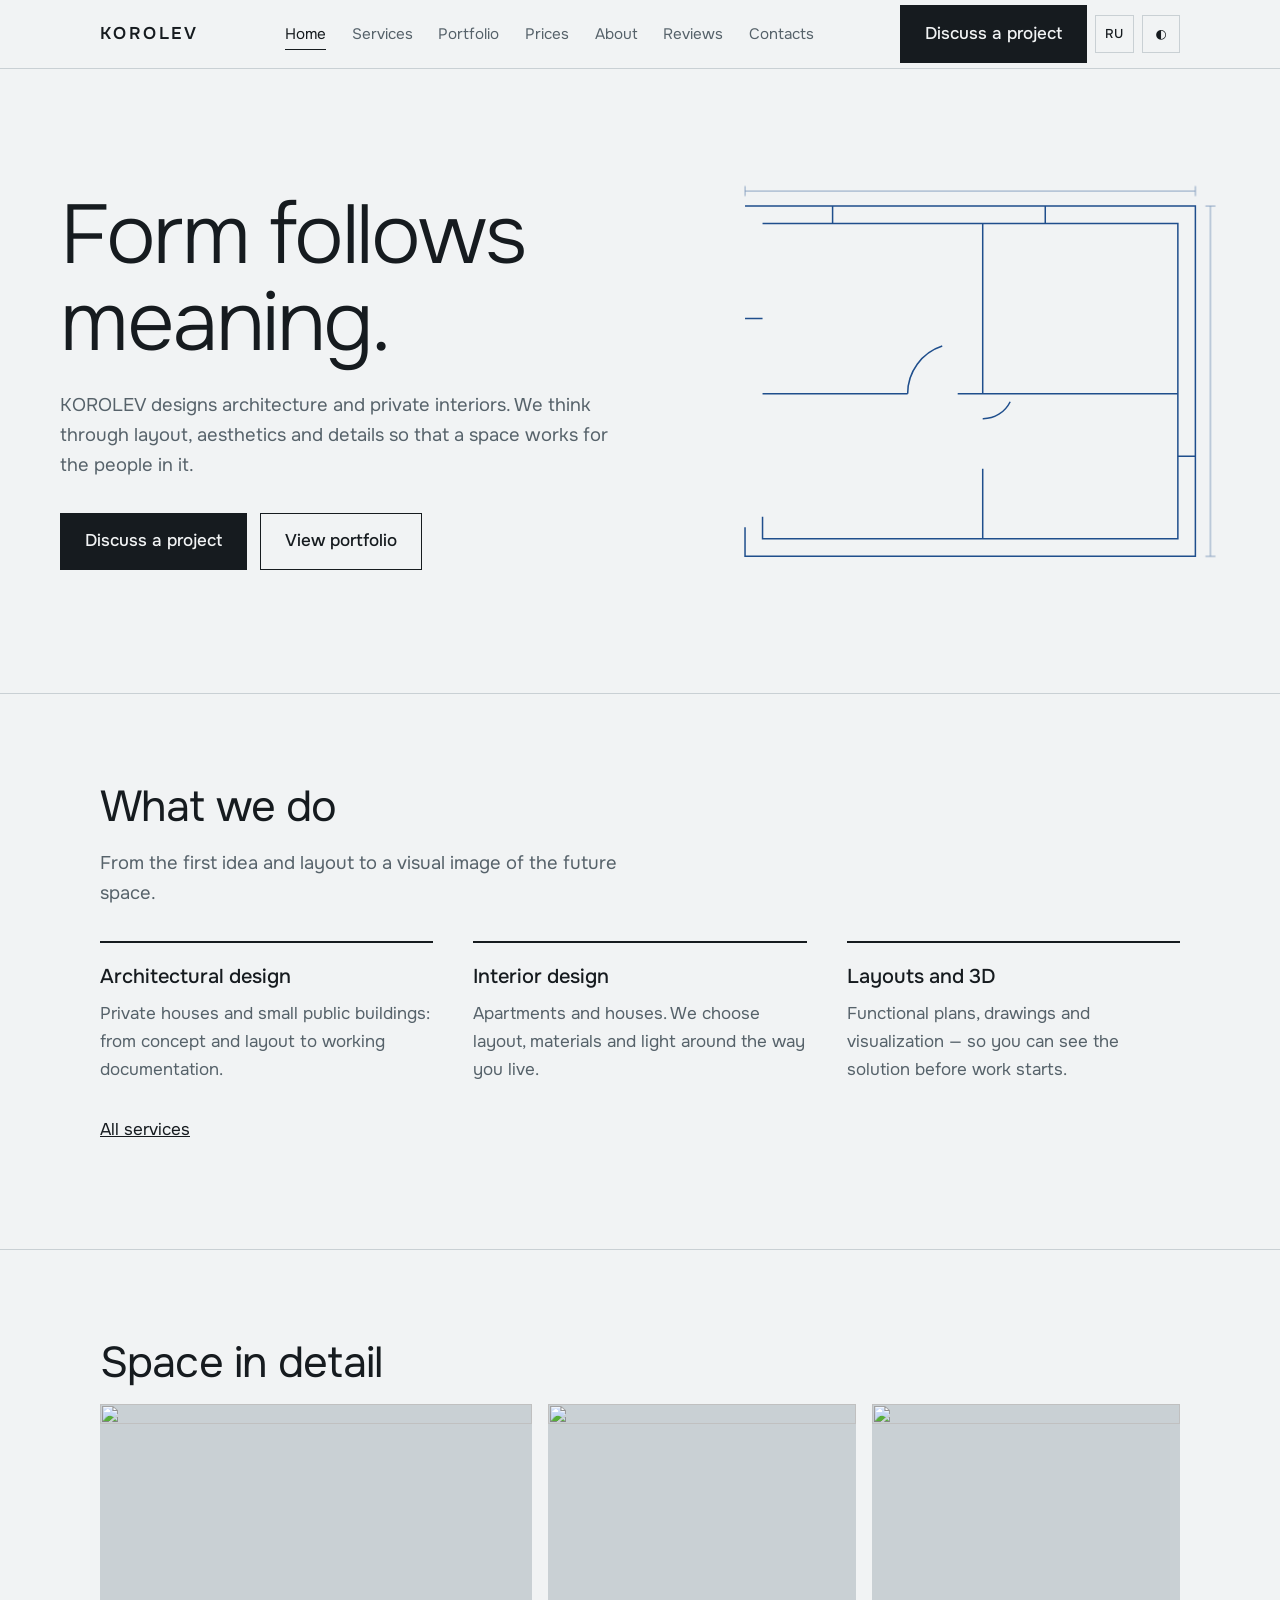
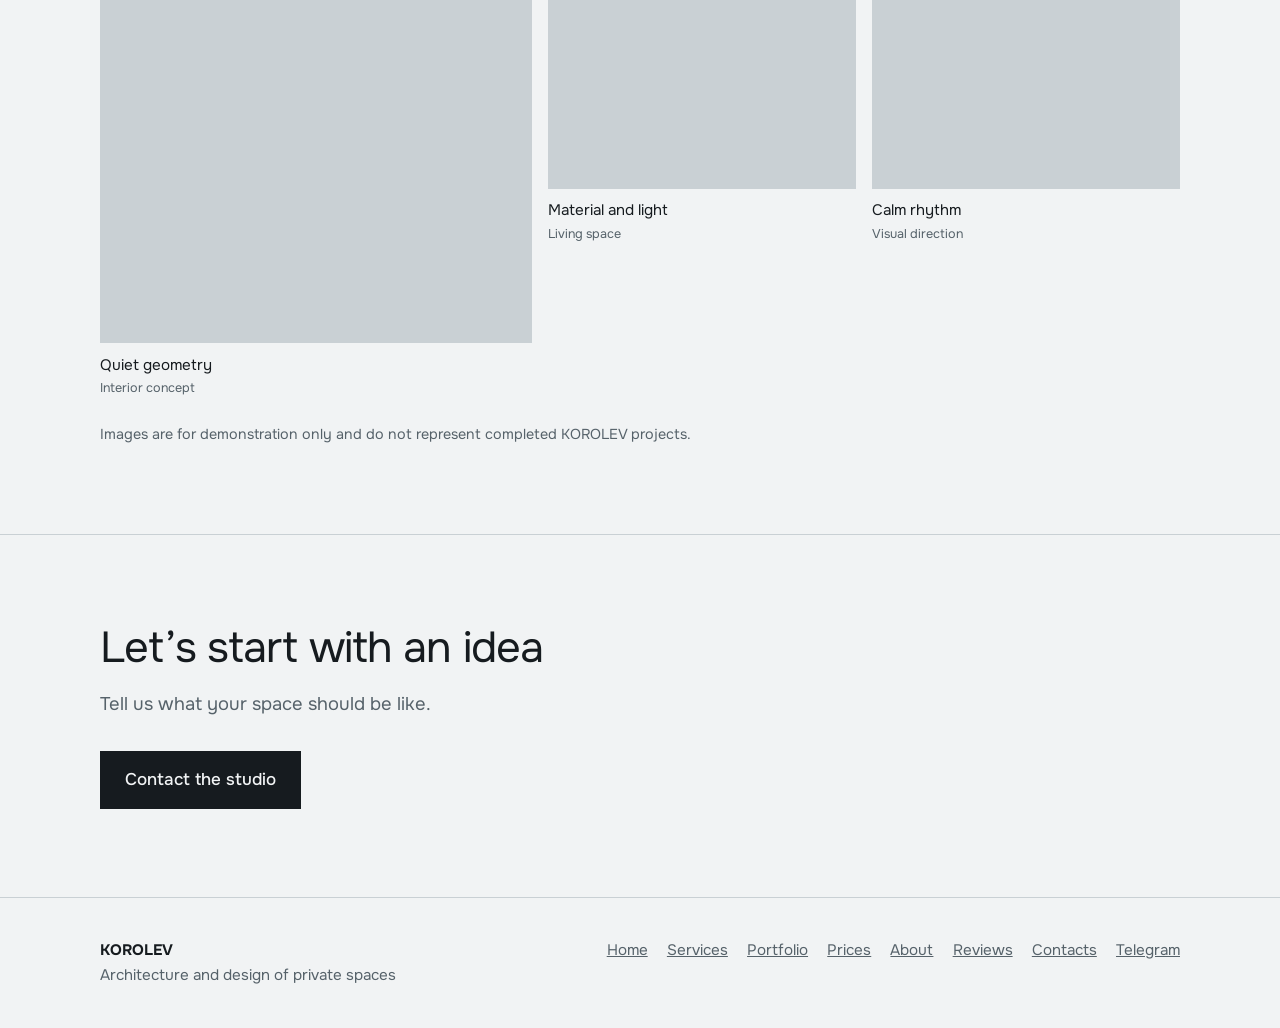
==== index.html @ 713895e7 "Add files via upload" ====
<!doctype html>
<html lang="ru"><head><meta charset="utf-8"><meta name="viewport" content="width=device-width,initial-scale=1">
<title>Архитектура и дизайн интерьеров — KOROLEV</title><meta name="description" content="Архитектура и дизайн частных пространств: проектирование домов, дизайн интерьеров, планировки и 3D-визуализация.">
<meta name="theme-color" content="#161b1f">
<link rel="preconnect" href="https://fonts.googleapis.com"><link rel="preconnect" href="https://fonts.gstatic.com" crossorigin>
<script>try{var t=localStorage.getItem('k-theme');if(t)document.documentElement.dataset.theme=t}catch(e){}document.documentElement.classList.add('js')</script>
<link rel="stylesheet" href="style.css"></head><body data-p="index">
<header><div class="wrap bar"><a class="logo" href="index.html">KOROLEV</a>
<nav id="nav" aria-label="Menu"><ul><li><a href="index.html" aria-current="page" data-i="n_index">Главная</a></li><li><a href="services.html" data-i="n_services">Услуги</a></li><li><a href="portfolio.html" data-i="n_portfolio">Портфолио</a></li><li><a href="prices.html" data-i="n_prices">Цены</a></li><li><a href="about.html" data-i="n_about">О студии</a></li><li><a href="reviews.html" data-i="n_reviews">Отзывы</a></li><li><a href="contacts.html" data-i="n_contacts">Контакты</a></li></ul></nav>
<div class="tools"><a class="btn cta-top" href="contacts.html" data-i="cta">Обсудить проект</a>
<button class="ic" id="lg" type="button" aria-label="Language">EN</button><button class="ic" id="th" type="button" aria-label="Theme">◐</button>
<button class="menu" type="button" aria-expanded="false" aria-controls="nav" onclick="var n=document.getElementById('nav');this.setAttribute('aria-expanded',n.classList.toggle('open'))" data-i="menu">Меню</button></div></div></header>
<main><div class="wrap hero"><div><h1 data-i="h_index">Форма следует за смыслом.</h1>
<p class="lead" data-i="l_index">KOROLEV — архитектурные решения и дизайн частных пространств. Продумываем планировку, эстетику и детали, чтобы пространство работало на человека.</p>
<div class="row"><a class="btn" href="contacts.html" data-i="cta">Обсудить проект</a><a class="btn ghost" href="portfolio.html" data-i="cta2">Смотреть портфолио</a></div></div><svg class="plan" viewBox="0 0 400 320" role="img" aria-label="Plan drawing">
<path class="d" pathLength="1" d="M20 20H380V300H20Z"/><path class="d" pathLength="1" d="M34 34H366V286H34Z"/>
<path class="d" pathLength="1" d="M210 34V170M34 170H150M190 170H366M210 230V286"/>
<path class="d" pathLength="1" d="M150 170A40 40 0 0 1 190 130"/><path class="d" pathLength="1" d="M210 190A24 24 0 0 0 234 170"/>
<path class="d" pathLength="1" d="M90 20V34M260 20V34M20 110H34M366 220H380"/>
<path class="t" d="M20 8H380M20 4V12M380 4V12M392 20V300M388 20H396M388 300H396"/></svg></div><section><div class="wrap"><h2 data-i="h2a">Чем занимаемся</h2><p class="lead" data-i="l2a">От идеи и планировки до визуального образа будущего пространства.</p><div class="list"><div><h3 data-i="s1t">Архитектурное проектирование</h3><p data-i="s1p">Частные дома и небольшие общественные здания: от концепции и планировки до рабочей документации.</p></div><div><h3 data-i="s2t">Дизайн интерьера</h3><p data-i="s2p">Квартиры и дома. Подбираем планировку, материалы и свет под то, как вы живёте.</p></div><div><h3 data-i="s3t">Планировки и 3D</h3><p data-i="s3p">Функциональные планы, чертежи и визуализация — чтобы увидеть решение до начала работ.</p></div></div><p style="margin-top:2rem"><a href="services.html" data-i="all">Все услуги</a></p></div></section><section><div class="wrap"><h2 data-i="h2b">Пространство в деталях</h2><div class="gal"><figure><img loading="lazy" src="https://images.unsplash.com/photo-1600210492486-724fe5c67fb0?auto=format&fit=crop&w=900&q=80" alt=""><figcaption><span data-i="g1t">Тихая геометрия</span><small><span data-i="g1c">Концепция интерьера</span></small></figcaption></figure><figure><img loading="lazy" src="https://images.unsplash.com/photo-1600566753086-00f18fb6b3ea?auto=format&fit=crop&w=900&q=80" alt=""><figcaption><span data-i="g2t">Материал и свет</span><small><span data-i="g2c">Жилое пространство</span></small></figcaption></figure><figure><img loading="lazy" src="https://images.unsplash.com/photo-1600607687920-4e2a09cf159d?auto=format&fit=crop&w=900&q=80" alt=""><figcaption><span data-i="g3t">Спокойный ритм</span><small><span data-i="g3c">Визуальное направление</span></small></figcaption></figure></div><p class="note" data-i="demo">Изображения демонстрационные, не являются подтверждением выполненных проектов KOROLEV.</p></div></section><section><div class="wrap"><h2 data-i="h2c">Начнём с идеи</h2><p class="lead" data-i="l2c">Расскажите, каким должно быть ваше пространство.</p><a class="btn" href="contacts.html" data-i="cta3">Связаться со студией</a></div></section></main>
<footer><div class="wrap"><div><strong style="color:var(--ink)">KOROLEV</strong><br><span data-i="tag">Архитектура и дизайн частных пространств</span></div><ul><li><a href="index.html" data-i="n_index">Главная</a></li><li><a href="services.html" data-i="n_services">Услуги</a></li><li><a href="portfolio.html" data-i="n_portfolio">Портфолио</a></li><li><a href="prices.html" data-i="n_prices">Цены</a></li><li><a href="about.html" data-i="n_about">О студии</a></li><li><a href="reviews.html" data-i="n_reviews">Отзывы</a></li><li><a href="contacts.html" data-i="n_contacts">Контакты</a></li><li><a href="https://t.me/vosopo">Telegram</a></li></ul></div></footer>
<script src="script.js"></script></body></html>
---- style.css ----
@import url('https://fonts.googleapis.com/css2?family=Onest:wght@300;400;500;600&display=swap');
:root{--paper:#f1f3f4;--ink:#161b1f;--mute:#56626a;--line:#c9d0d4;--blue:#1f4e8c;--card:#fff;
--f:'Onest',system-ui,-apple-system,'Segoe UI',Roboto,Arial,sans-serif}
@media(prefers-color-scheme:dark){:root:not([data-theme=light]){--paper:#12171a;--ink:#e9eef0;--mute:#98a5ac;--line:#2c353b;--blue:#8db4ee;--card:#192024}}:root[data-theme=dark]{--paper:#12171a;--ink:#e9eef0;--mute:#98a5ac;--line:#2c353b;--blue:#8db4ee;--card:#192024}
*{box-sizing:border-box}html{scroll-behavior:smooth}
body{margin:0;background:var(--paper);color:var(--ink);font:400 1.0625rem/1.65 var(--f);-webkit-font-smoothing:antialiased}
img{max-width:100%;display:block}a{color:inherit}
:focus-visible{outline:2px solid var(--blue);outline-offset:3px}
.wrap{max-width:1160px;margin:0 auto;padding:0 clamp(1.1rem,4vw,2.5rem)}
header{position:sticky;top:0;z-index:10;background:color-mix(in srgb,var(--paper) 90%,transparent);backdrop-filter:blur(8px);border-bottom:1px solid var(--line)}
.bar{display:flex;align-items:center;justify-content:space-between;gap:1rem;min-height:68px}
.logo{font-weight:600;letter-spacing:.14em;text-decoration:none}
nav ul{display:flex;gap:1.6rem;list-style:none;margin:0;padding:0}
nav a{text-decoration:none;color:var(--mute);font-size:.95rem;padding:.3rem 0;border-bottom:1px solid transparent}
nav a:hover,nav a[aria-current]{color:var(--ink);border-color:var(--ink)}
.btn{display:inline-block;text-decoration:none;font-weight:500;padding:.85rem 1.5rem;border:1px solid var(--ink);background:var(--ink);color:var(--paper);cursor:pointer;font:inherit;font-weight:500;transition:background .2s,color .2s}
.btn:hover{background:transparent;color:var(--ink)}
.btn.ghost{background:transparent;color:var(--ink)}.btn.ghost:hover{background:var(--ink);color:var(--paper)}
.menu{display:none;background:none;border:1px solid var(--line);color:var(--ink);padding:.45rem .8rem;font:inherit;cursor:pointer}
.hero{display:grid;grid-template-columns:1.1fr .9fr;gap:3rem;align-items:center;padding:clamp(3rem,9vw,7rem) 0}
h1{font-weight:300;font-size:clamp(2.6rem,6.5vw,5.2rem);line-height:1.04;letter-spacing:-.03em;margin:0 0 1.5rem}
h2{font-weight:400;font-size:clamp(1.8rem,3.6vw,2.7rem);line-height:1.15;letter-spacing:-.02em;margin:0 0 1rem}
h3{font-weight:500;font-size:1.25rem;margin:0 0 .4rem}
.lead{max-width:46ch;color:var(--mute);font-size:1.15rem;margin:0 0 2rem}
.row{display:flex;flex-wrap:wrap;gap:.8rem}
.plan{width:100%;height:auto;color:var(--blue)}
.plan *{fill:none;stroke:currentColor;stroke-width:1.5;vector-effect:non-scaling-stroke}
.plan .t{stroke-width:.8;opacity:.6}
@media(prefers-reduced-motion:no-preference){.plan .d{stroke-dasharray:1;stroke-dashoffset:1;animation:draw 2.4s .2s ease forwards}.plan .t{opacity:0;animation:fade 1s 2.2s forwards}}
@keyframes draw{to{stroke-dashoffset:0}}@keyframes fade{to{opacity:.6}}
section{padding:clamp(3rem,7vw,5.5rem) 0;border-top:1px solid var(--line)}
.page-head{padding:clamp(3rem,8vw,6rem) 0 2rem}
.list{display:grid;grid-template-columns:repeat(3,1fr);gap:2.5rem}
.list p,.note{color:var(--mute);margin:0}
.list>div{border-top:2px solid var(--ink);padding-top:1.1rem}
.gal{display:grid;grid-template-columns:1.4fr 1fr 1fr;gap:1rem}
.gal figure{margin:0}.gal img{width:100%;aspect-ratio:4/5;object-fit:cover;background:var(--line)}
.gal figcaption{margin-top:.6rem;font-size:.95rem}.gal small{display:block;color:var(--mute)}
.note{font-size:.9rem;margin-top:1.5rem}
.split{display:grid;grid-template-columns:1fr 1.3fr;gap:3rem}
form{display:grid;gap:1.1rem}label{display:grid;gap:.35rem;font-weight:500;font-size:.95rem}
input,select,textarea{font:inherit;padding:.8rem .9rem;border:1px solid var(--line);background:var(--card);color:var(--ink);border-radius:0;width:100%}
textarea{min-height:130px;resize:vertical}
footer{border-top:1px solid var(--line);padding:2.5rem 0;color:var(--mute);font-size:.95rem}
footer .wrap{display:flex;flex-wrap:wrap;justify-content:space-between;gap:1.2rem}
footer ul{display:flex;flex-wrap:wrap;gap:1.2rem;list-style:none;margin:0;padding:0}
@media(max-width:860px){
.hero,.split{grid-template-columns:1fr}.list{grid-template-columns:1fr}.gal{grid-template-columns:1fr}
.menu{display:block}.cta-top{display:none}
nav{position:absolute;left:0;right:0;top:100%;background:var(--paper);border-bottom:1px solid var(--line);display:none}
nav.open{display:block}nav ul{flex-direction:column;gap:0;padding:.5rem clamp(1.1rem,4vw,2.5rem)}nav li a{display:block;padding:.8rem 0}}

.tools{display:flex;align-items:center;gap:.5rem}
.ic{background:none;border:1px solid var(--line);color:var(--ink);width:2.4rem;height:2.4rem;font:500 .8rem var(--f);cursor:pointer}.ic:hover{border-color:var(--ink)}
details{border-top:1px solid var(--line);padding:1rem 0}details:last-child{border-bottom:1px solid var(--line)}summary{cursor:pointer;font-weight:500}details p{margin-top:.6rem}
.steps{list-style:none;padding:0;margin:0;display:grid;gap:1.4rem;counter-reset:s;max-width:760px}
.steps li{counter-increment:s;border-top:1px solid var(--line);padding-top:1rem;display:grid;grid-template-columns:3rem 1fr}
.steps li::before{content:counter(s) ".";color:var(--blue);font-weight:500}
.res{font-size:clamp(1.6rem,3vw,2.2rem);font-weight:300;margin:.5rem 0 0}
@media(prefers-reduced-motion:no-preference){.js section{transition:opacity .8s ease,transform .8s ease}.js section:not(.in){opacity:0;transform:translateY(12px)}}
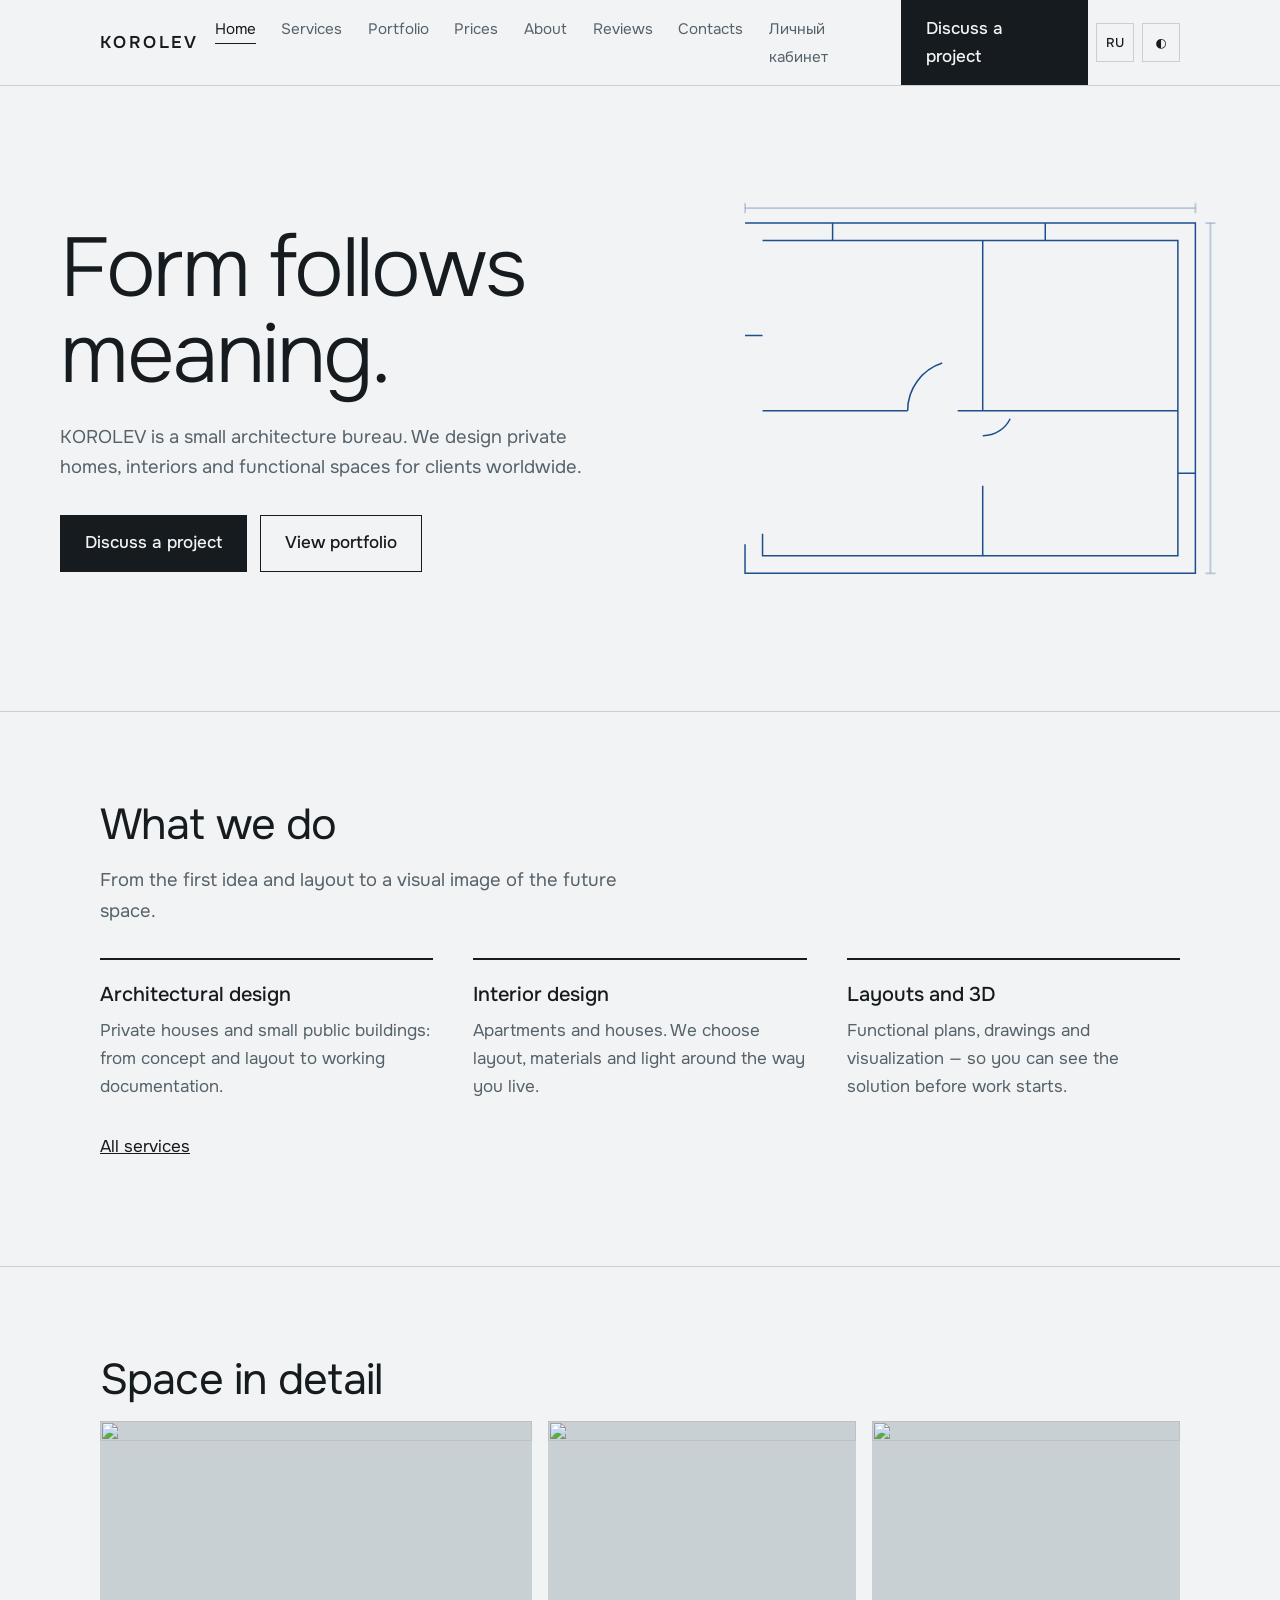
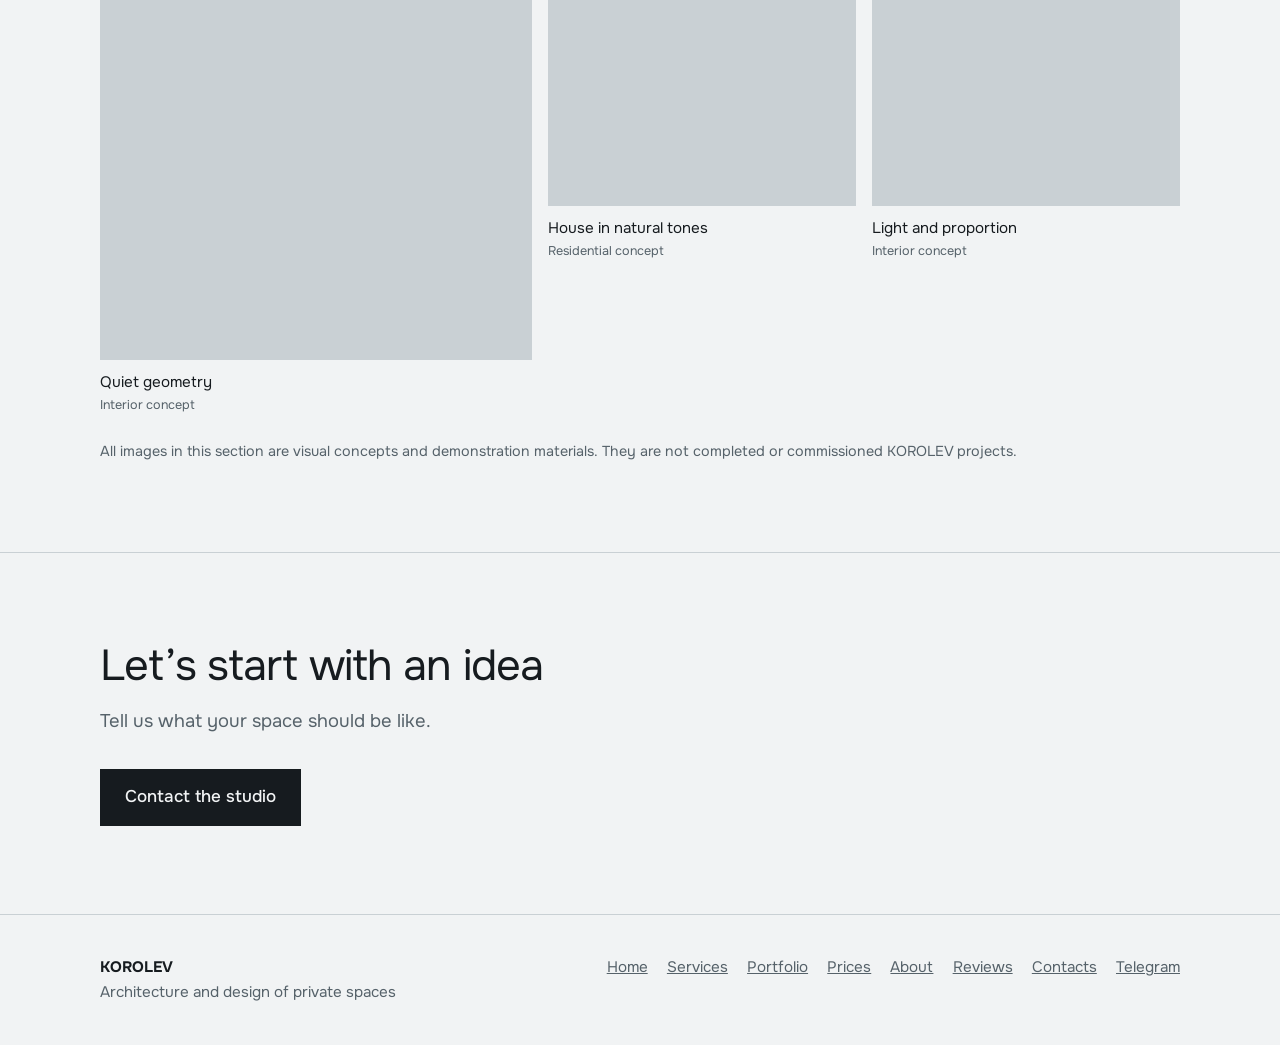
==== commit de203818: "Add client portal navigation link" ====
--- a/index.html
+++ b/index.html
@@ -6,7 +6,7 @@
 <script>try{var t=localStorage.getItem('k-theme');if(t)document.documentElement.dataset.theme=t}catch(e){}document.documentElement.classList.add('js')</script>
 <link rel="stylesheet" href="style.css"></head><body data-p="index">
 <header><div class="wrap bar"><a class="logo" href="index.html">KOROLEV</a>
-<nav id="nav" aria-label="Menu"><ul><li><a href="index.html" aria-current="page" data-i="n_index">Главная</a></li><li><a href="services.html" data-i="n_services">Услуги</a></li><li><a href="portfolio.html" data-i="n_portfolio">Портфолио</a></li><li><a href="prices.html" data-i="n_prices">Цены</a></li><li><a href="about.html" data-i="n_about">О студии</a></li><li><a href="reviews.html" data-i="n_reviews">Отзывы</a></li><li><a href="contacts.html" data-i="n_contacts">Контакты</a></li></ul></nav>
+<nav id="nav" aria-label="Menu"><ul><li><a href="index.html" aria-current="page" data-i="n_index">Главная</a></li><li><a href="services.html" data-i="n_services">Услуги</a></li><li><a href="portfolio.html" data-i="n_portfolio">Портфолио</a></li><li><a href="prices.html" data-i="n_prices">Цены</a></li><li><a href="about.html" data-i="n_about">О студии</a></li><li><a href="reviews.html" data-i="n_reviews">Отзывы</a></li><li><a href="contacts.html" data-i="n_contacts">Контакты</a></li><li><a href="account.html">Личный кабинет</a></li></ul></nav>
 <div class="tools"><a class="btn cta-top" href="contacts.html" data-i="cta">Обсудить проект</a>
 <button class="ic" id="lg" type="button" aria-label="Language">EN</button><button class="ic" id="th" type="button" aria-label="Theme">◐</button>
 <button class="menu" type="button" aria-expanded="false" aria-controls="nav" onclick="var n=document.getElementById('nav');this.setAttribute('aria-expanded',n.classList.toggle('open'))" data-i="menu">Меню</button></div></div></header>
--- a/style.css
+++ b/style.css
@@ -58,3 +58,5 @@
 .steps li::before{content:counter(s) ".";color:var(--blue);font-weight:500}
 .res{font-size:clamp(1.6rem,3vw,2.2rem);font-weight:300;margin:.5rem 0 0}
 @media(prefers-reduced-motion:no-preference){.js section{transition:opacity .8s ease,transform .8s ease}.js section:not(.in){opacity:0;transform:translateY(12px)}}
+
+.brief-form{max-width:680px}.brief-progress{display:flex;align-items:center;gap:1rem;color:var(--mute);font-size:.85rem;margin:.5rem 0 1.5rem}.brief-track{height:3px;background:var(--line);flex:1;overflow:hidden}.brief-track span{display:block;height:100%;width:25%;background:var(--blue);transition:width .25s}.brief-step{display:none;gap:1rem}.brief-step.active{display:grid}.brief-actions{display:flex;gap:.7rem;justify-content:space-between;margin-top:.4rem}.brief-actions [hidden]{display:none!important}.brief-actions button:disabled{opacity:.4;cursor:not-allowed}
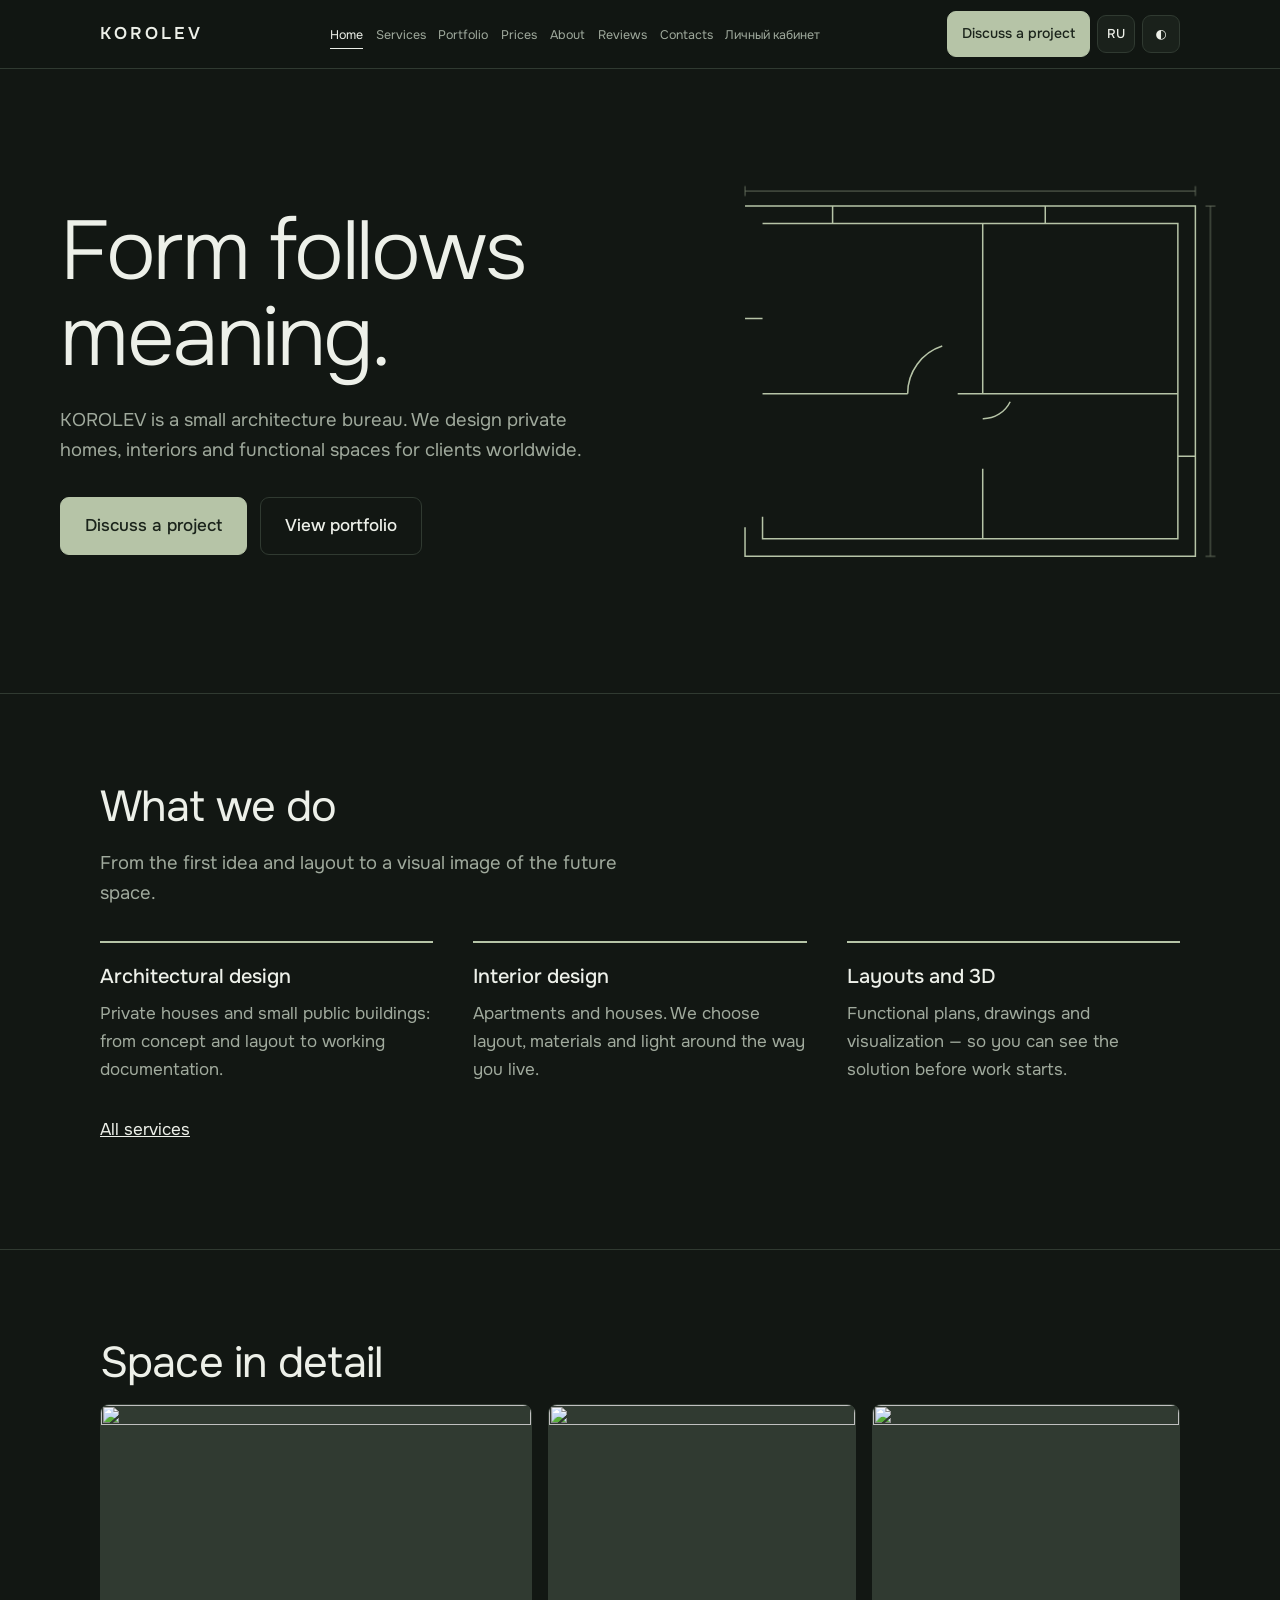
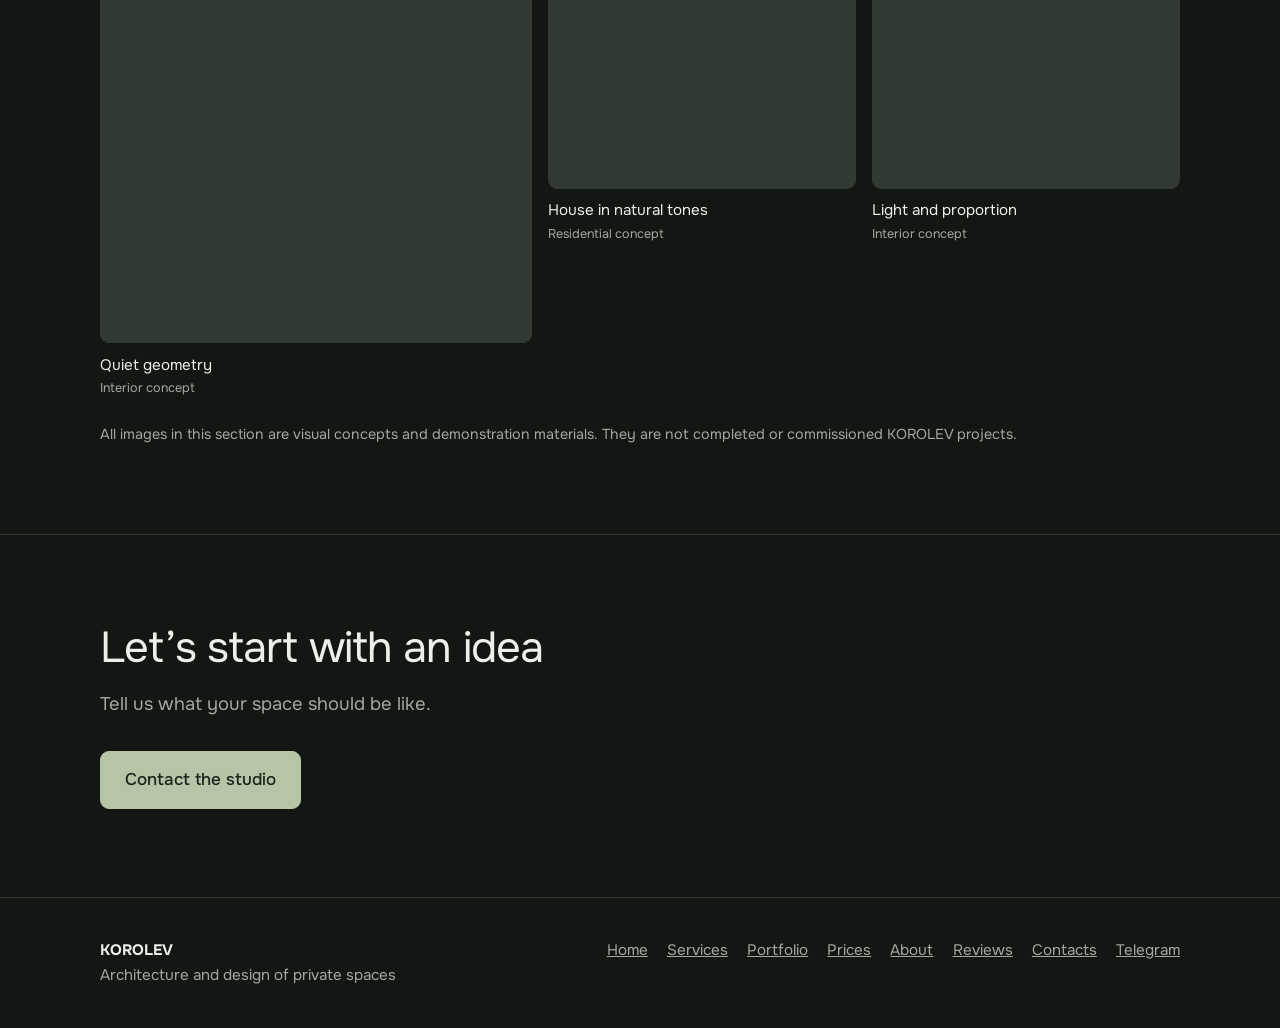
==== commit c82c2312: "Translate client portal navigation link" ====
--- a/index.html
+++ b/index.html
@@ -6,7 +6,7 @@
 <script>try{var t=localStorage.getItem('k-theme');if(t)document.documentElement.dataset.theme=t}catch(e){}document.documentElement.classList.add('js')</script>
 <link rel="stylesheet" href="style.css"></head><body data-p="index">
 <header><div class="wrap bar"><a class="logo" href="index.html">KOROLEV</a>
-<nav id="nav" aria-label="Menu"><ul><li><a href="index.html" aria-current="page" data-i="n_index">Главная</a></li><li><a href="services.html" data-i="n_services">Услуги</a></li><li><a href="portfolio.html" data-i="n_portfolio">Портфолио</a></li><li><a href="prices.html" data-i="n_prices">Цены</a></li><li><a href="about.html" data-i="n_about">О студии</a></li><li><a href="reviews.html" data-i="n_reviews">Отзывы</a></li><li><a href="contacts.html" data-i="n_contacts">Контакты</a></li><li><a href="account.html">Личный кабинет</a></li></ul></nav>
+<nav id="nav" aria-label="Menu"><ul><li><a href="index.html" aria-current="page" data-i="n_index">Главная</a></li><li><a href="services.html" data-i="n_services">Услуги</a></li><li><a href="portfolio.html" data-i="n_portfolio">Портфолио</a></li><li><a href="prices.html" data-i="n_prices">Цены</a></li><li><a href="about.html" data-i="n_about">О студии</a></li><li><a href="reviews.html" data-i="n_reviews">Отзывы</a></li><li><a href="contacts.html" data-i="n_contacts">Контакты</a></li><li><a href="account.html" data-i="n_account">Личный кабинет</a></li></ul></nav>
 <div class="tools"><a class="btn cta-top" href="contacts.html" data-i="cta">Обсудить проект</a>
 <button class="ic" id="lg" type="button" aria-label="Language">EN</button><button class="ic" id="th" type="button" aria-label="Theme">◐</button>
 <button class="menu" type="button" aria-expanded="false" aria-controls="nav" onclick="var n=document.getElementById('nav');this.setAttribute('aria-expanded',n.classList.toggle('open'))" data-i="menu">Меню</button></div></div></header>
--- a/style.css
+++ b/style.css
@@ -60,3 +60,41 @@
 @media(prefers-reduced-motion:no-preference){.js section{transition:opacity .8s ease,transform .8s ease}.js section:not(.in){opacity:0;transform:translateY(12px)}}
 
 .brief-form{max-width:680px}.brief-progress{display:flex;align-items:center;gap:1rem;color:var(--mute);font-size:.85rem;margin:.5rem 0 1.5rem}.brief-track{height:3px;background:var(--line);flex:1;overflow:hidden}.brief-track span{display:block;height:100%;width:25%;background:var(--blue);transition:width .25s}.brief-step{display:none;gap:1rem}.brief-step.active{display:grid}.brief-actions{display:flex;gap:.7rem;justify-content:space-between;margin-top:.4rem}.brief-actions [hidden]{display:none!important}.brief-actions button:disabled{opacity:.4;cursor:not-allowed}
+
+/* Desktop navigation: keep every item on one line and give the account link room. */
+@media(min-width:861px){
+  .bar{gap:.75rem}
+  .bar nav{flex:1;min-width:0}
+  .bar nav ul{justify-content:center;gap:clamp(.55rem,1vw,.9rem);flex-wrap:nowrap}
+  .bar nav li{min-width:0}
+  .bar nav a{white-space:nowrap;font-size:clamp(.78rem,.85vw,.9rem)}
+  .bar .logo{white-space:nowrap}
+  .bar .tools{flex-shrink:0;gap:.4rem}
+  .bar .cta-top{white-space:nowrap;padding:.65rem .9rem;font-size:.88rem}
+}
+@media(min-width:861px) and (max-width:1120px){
+  .bar nav ul{gap:.5rem}
+  .bar nav a{font-size:.75rem}
+  .bar .cta-top{display:none}
+}
+
+
+/* KOROLEV visual system — consistent across public pages */
+:root{--paper:#121713;--ink:#edf0e9;--mute:#a0aa9d;--line:#303a31;--blue:#b6c4a7;--card:#1a211b}
+:root[data-theme=dark]{--paper:#121713;--ink:#edf0e9;--mute:#a0aa9d;--line:#303a31;--blue:#b6c4a7;--card:#1a211b}
+:root[data-theme=light]{--paper:#f0f1e9;--ink:#1b211b;--mute:#687266;--line:#d0d6ca;--blue:#52694d;--card:#fafbf6}
+body{background:var(--paper);color:var(--ink)}
+header{background:color-mix(in srgb,var(--paper) 88%,transparent);backdrop-filter:blur(16px)}
+.logo{letter-spacing:.18em}
+nav a{transition:color .2s,border-color .2s}
+.btn,.ic,.menu,input,select,textarea,details,.gal img{border-radius:9px}
+.btn{border-color:var(--blue);background:var(--blue);color:#1b241b}
+.btn:hover{background:transparent;color:var(--ink)}
+.btn.ghost{border-color:var(--line);color:var(--ink)}
+.btn.ghost:hover{background:var(--ink);color:var(--paper)}
+.ic,.menu{border-color:var(--line);background:var(--card)}
+input,select,textarea{background:var(--card);border-color:var(--line);color:var(--ink)}
+.list>div{border-top-color:var(--blue)}
+.gal img{border:1px solid var(--line)}
+footer{border-color:var(--line)}
+@media(max-width:860px){nav{background:var(--paper)}}
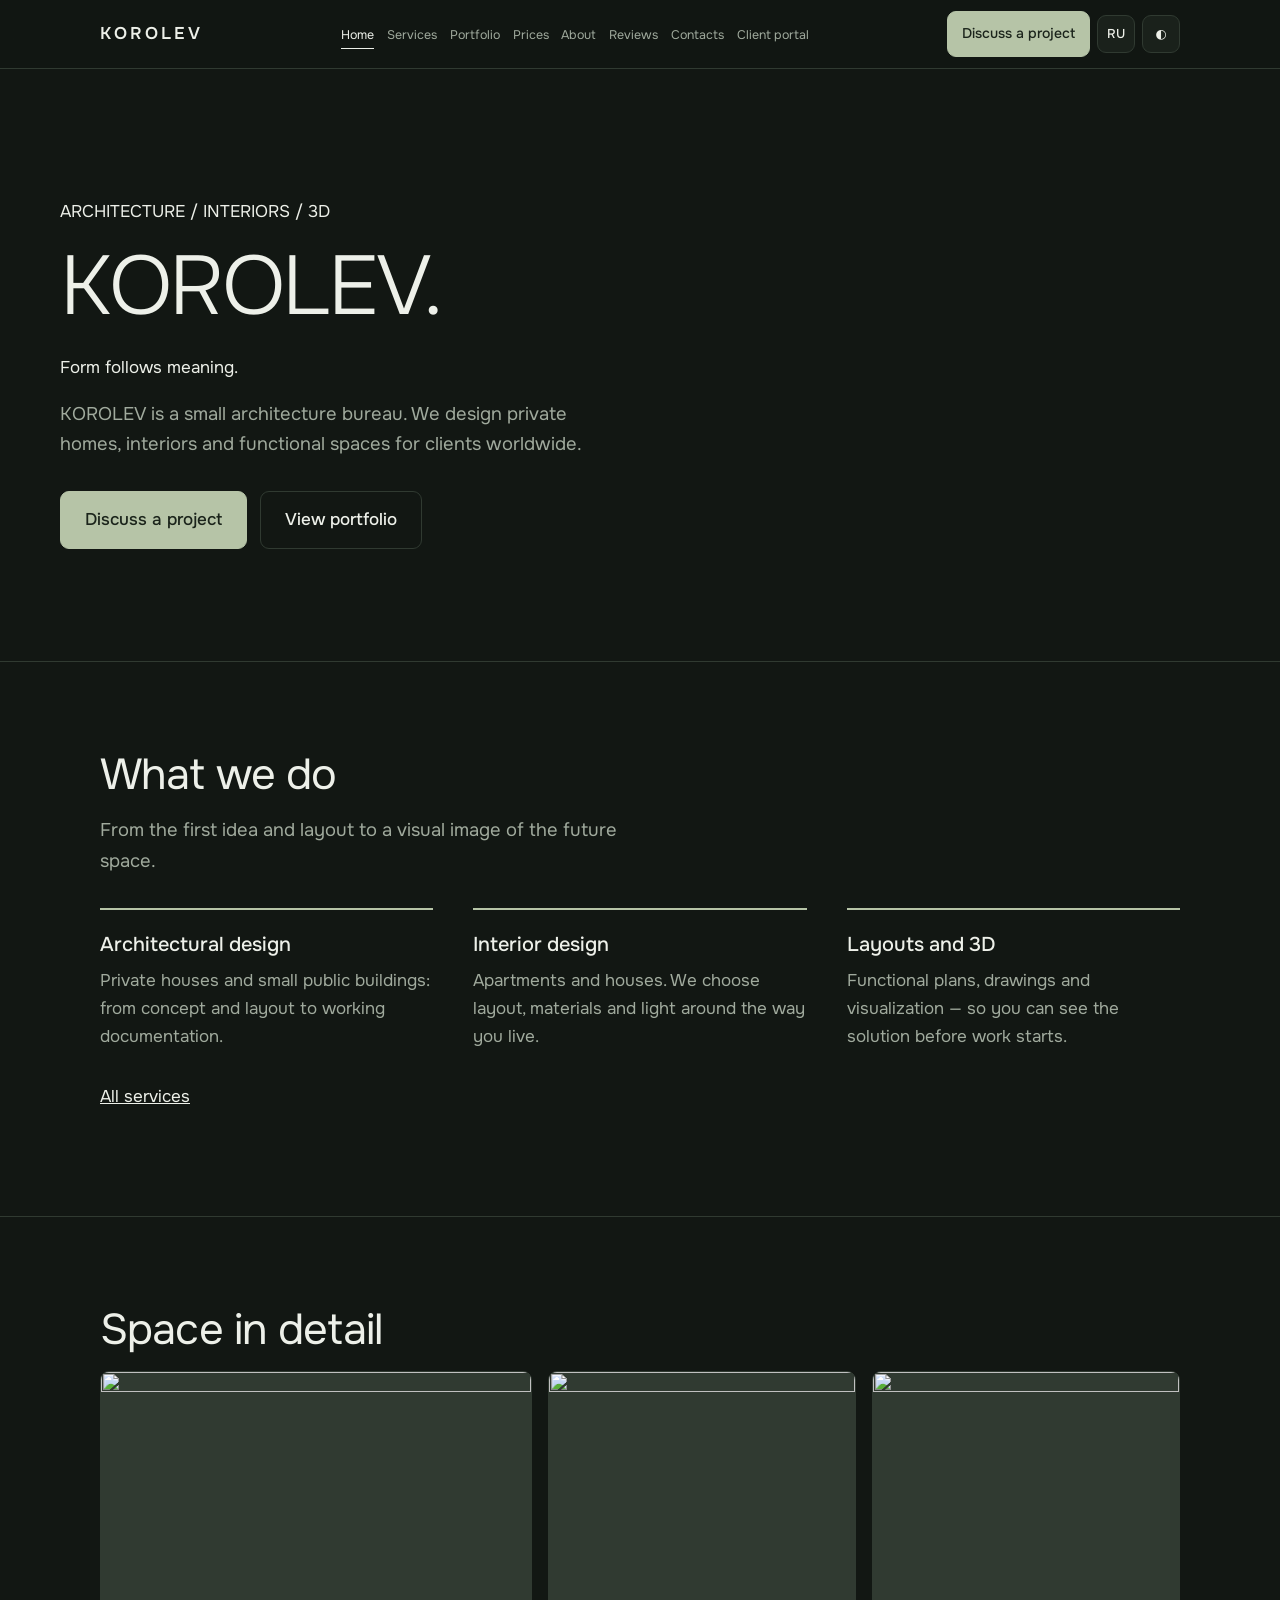
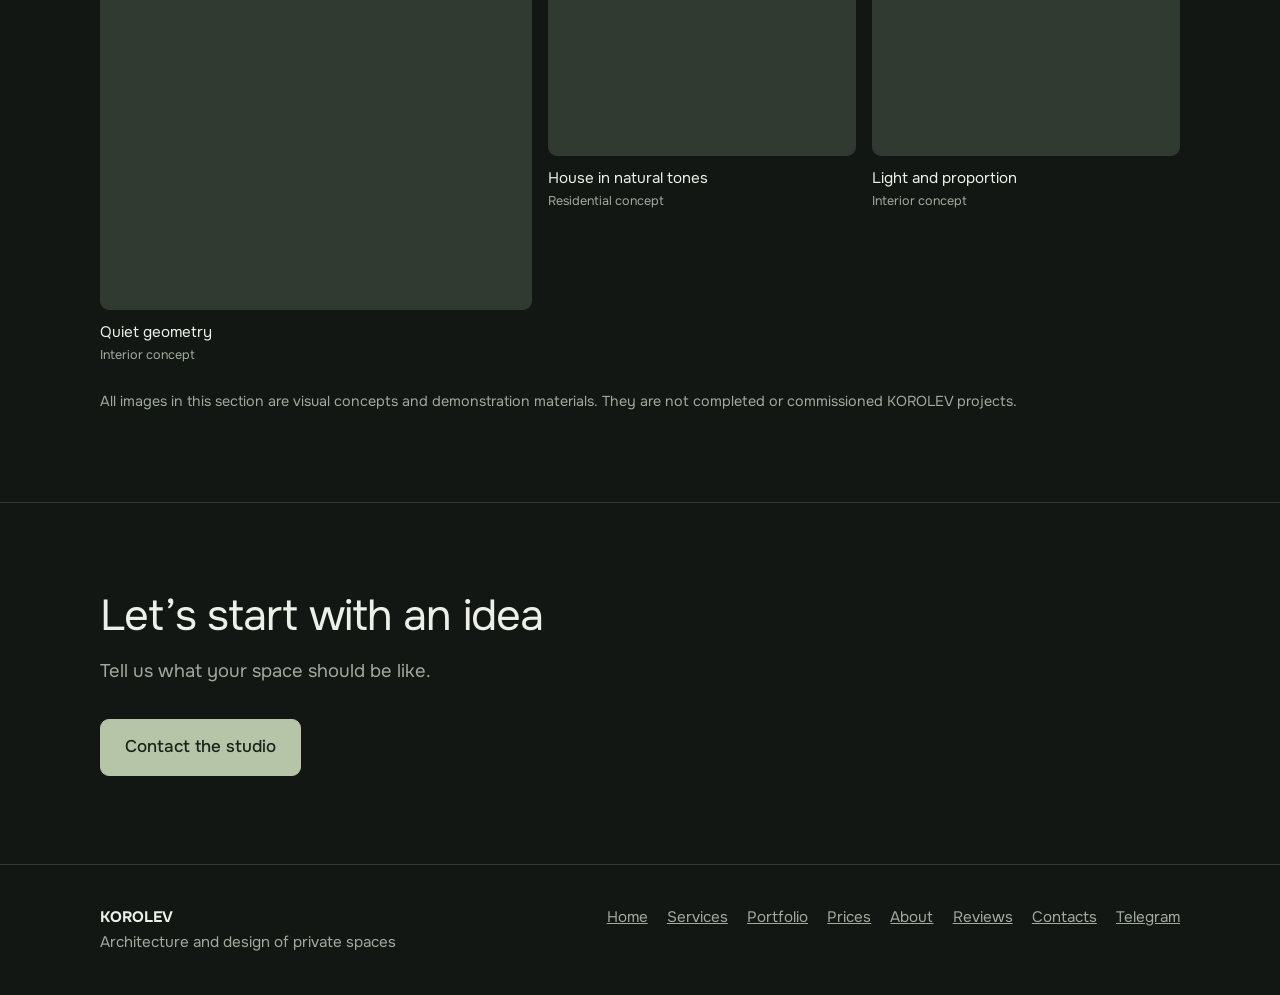
==== commit e0392b74: "Redesign KOROLEV hero around bold typography" ====
--- a/index.html
+++ b/index.html
@@ -10,13 +10,8 @@
 <div class="tools"><a class="btn cta-top" href="contacts.html" data-i="cta">Обсудить проект</a>
 <button class="ic" id="lg" type="button" aria-label="Language">EN</button><button class="ic" id="th" type="button" aria-label="Theme">◐</button>
 <button class="menu" type="button" aria-expanded="false" aria-controls="nav" onclick="var n=document.getElementById('nav');this.setAttribute('aria-expanded',n.classList.toggle('open'))" data-i="menu">Меню</button></div></div></header>
-<main><div class="wrap hero"><div><h1 data-i="h_index">Форма следует за смыслом.</h1>
+<main><div class="wrap hero"><div class="hero-content"><p class="hero-kicker">ARCHITECTURE / INTERIORS / 3D</p><h1 class="hero-brand">KOROLEV<span>.</span></h1><p class="hero-tagline" data-i="h_index">Форма следует за смыслом.</p>
 <p class="lead" data-i="l_index">KOROLEV — архитектурные решения и дизайн частных пространств. Продумываем планировку, эстетику и детали, чтобы пространство работало на человека.</p>
-<div class="row"><a class="btn" href="contacts.html" data-i="cta">Обсудить проект</a><a class="btn ghost" href="portfolio.html" data-i="cta2">Смотреть портфолио</a></div></div><svg class="plan" viewBox="0 0 400 320" role="img" aria-label="Plan drawing">
-<path class="d" pathLength="1" d="M20 20H380V300H20Z"/><path class="d" pathLength="1" d="M34 34H366V286H34Z"/>
-<path class="d" pathLength="1" d="M210 34V170M34 170H150M190 170H366M210 230V286"/>
-<path class="d" pathLength="1" d="M150 170A40 40 0 0 1 190 130"/><path class="d" pathLength="1" d="M210 190A24 24 0 0 0 234 170"/>
-<path class="d" pathLength="1" d="M90 20V34M260 20V34M20 110H34M366 220H380"/>
-<path class="t" d="M20 8H380M20 4V12M380 4V12M392 20V300M388 20H396M388 300H396"/></svg></div><section><div class="wrap"><h2 data-i="h2a">Чем занимаемся</h2><p class="lead" data-i="l2a">От идеи и планировки до визуального образа будущего пространства.</p><div class="list"><div><h3 data-i="s1t">Архитектурное проектирование</h3><p data-i="s1p">Частные дома и небольшие общественные здания: от концепции и планировки до рабочей документации.</p></div><div><h3 data-i="s2t">Дизайн интерьера</h3><p data-i="s2p">Квартиры и дома. Подбираем планировку, материалы и свет под то, как вы живёте.</p></div><div><h3 data-i="s3t">Планировки и 3D</h3><p data-i="s3p">Функциональные планы, чертежи и визуализация — чтобы увидеть решение до начала работ.</p></div></div><p style="margin-top:2rem"><a href="services.html" data-i="all">Все услуги</a></p></div></section><section><div class="wrap"><h2 data-i="h2b">Пространство в деталях</h2><div class="gal"><figure><img loading="lazy" src="https://images.unsplash.com/photo-1600210492486-724fe5c67fb0?auto=format&fit=crop&w=900&q=80" alt=""><figcaption><span data-i="g1t">Тихая геометрия</span><small><span data-i="g1c">Концепция интерьера</span></small></figcaption></figure><figure><img loading="lazy" src="https://images.unsplash.com/photo-1600566753086-00f18fb6b3ea?auto=format&fit=crop&w=900&q=80" alt=""><figcaption><span data-i="g2t">Материал и свет</span><small><span data-i="g2c">Жилое пространство</span></small></figcaption></figure><figure><img loading="lazy" src="https://images.unsplash.com/photo-1600607687920-4e2a09cf159d?auto=format&fit=crop&w=900&q=80" alt=""><figcaption><span data-i="g3t">Спокойный ритм</span><small><span data-i="g3c">Визуальное направление</span></small></figcaption></figure></div><p class="note" data-i="demo">Изображения демонстрационные, не являются подтверждением выполненных проектов KOROLEV.</p></div></section><section><div class="wrap"><h2 data-i="h2c">Начнём с идеи</h2><p class="lead" data-i="l2c">Расскажите, каким должно быть ваше пространство.</p><a class="btn" href="contacts.html" data-i="cta3">Связаться со студией</a></div></section></main>
+<div class="row"><a class="btn" href="contacts.html" data-i="cta">Обсудить проект</a><a class="btn ghost" href="portfolio.html" data-i="cta2">Смотреть портфолио</a></div></div></div><section><div class="wrap"><h2 data-i="h2a">Чем занимаемся</h2><p class="lead" data-i="l2a">От идеи и планировки до визуального образа будущего пространства.</p><div class="list"><div><h3 data-i="s1t">Архитектурное проектирование</h3><p data-i="s1p">Частные дома и небольшие общественные здания: от концепции и планировки до рабочей документации.</p></div><div><h3 data-i="s2t">Дизайн интерьера</h3><p data-i="s2p">Квартиры и дома. Подбираем планировку, материалы и свет под то, как вы живёте.</p></div><div><h3 data-i="s3t">Планировки и 3D</h3><p data-i="s3p">Функциональные планы, чертежи и визуализация — чтобы увидеть решение до начала работ.</p></div></div><p style="margin-top:2rem"><a href="services.html" data-i="all">Все услуги</a></p></div></section><section><div class="wrap"><h2 data-i="h2b">Пространство в деталях</h2><div class="gal"><figure><img loading="lazy" src="https://images.unsplash.com/photo-1600210492486-724fe5c67fb0?auto=format&fit=crop&w=900&q=80" alt=""><figcaption><span data-i="g1t">Тихая геометрия</span><small><span data-i="g1c">Концепция интерьера</span></small></figcaption></figure><figure><img loading="lazy" src="https://images.unsplash.com/photo-1600566753086-00f18fb6b3ea?auto=format&fit=crop&w=900&q=80" alt=""><figcaption><span data-i="g2t">Материал и свет</span><small><span data-i="g2c">Жилое пространство</span></small></figcaption></figure><figure><img loading="lazy" src="https://images.unsplash.com/photo-1600607687920-4e2a09cf159d?auto=format&fit=crop&w=900&q=80" alt=""><figcaption><span data-i="g3t">Спокойный ритм</span><small><span data-i="g3c">Визуальное направление</span></small></figcaption></figure></div><p class="note" data-i="demo">Изображения демонстрационные, не являются подтверждением выполненных проектов KOROLEV.</p></div></section><section><div class="wrap"><h2 data-i="h2c">Начнём с идеи</h2><p class="lead" data-i="l2c">Расскажите, каким должно быть ваше пространство.</p><a class="btn" href="contacts.html" data-i="cta3">Связаться со студией</a></div></section></main>
 <footer><div class="wrap"><div><strong style="color:var(--ink)">KOROLEV</strong><br><span data-i="tag">Архитектура и дизайн частных пространств</span></div><ul><li><a href="index.html" data-i="n_index">Главная</a></li><li><a href="services.html" data-i="n_services">Услуги</a></li><li><a href="portfolio.html" data-i="n_portfolio">Портфолио</a></li><li><a href="prices.html" data-i="n_prices">Цены</a></li><li><a href="about.html" data-i="n_about">О студии</a></li><li><a href="reviews.html" data-i="n_reviews">Отзывы</a></li><li><a href="contacts.html" data-i="n_contacts">Контакты</a></li><li><a href="https://t.me/vosopo">Telegram</a></li></ul></div></footer>
 <script src="script.js"></script></body></html>
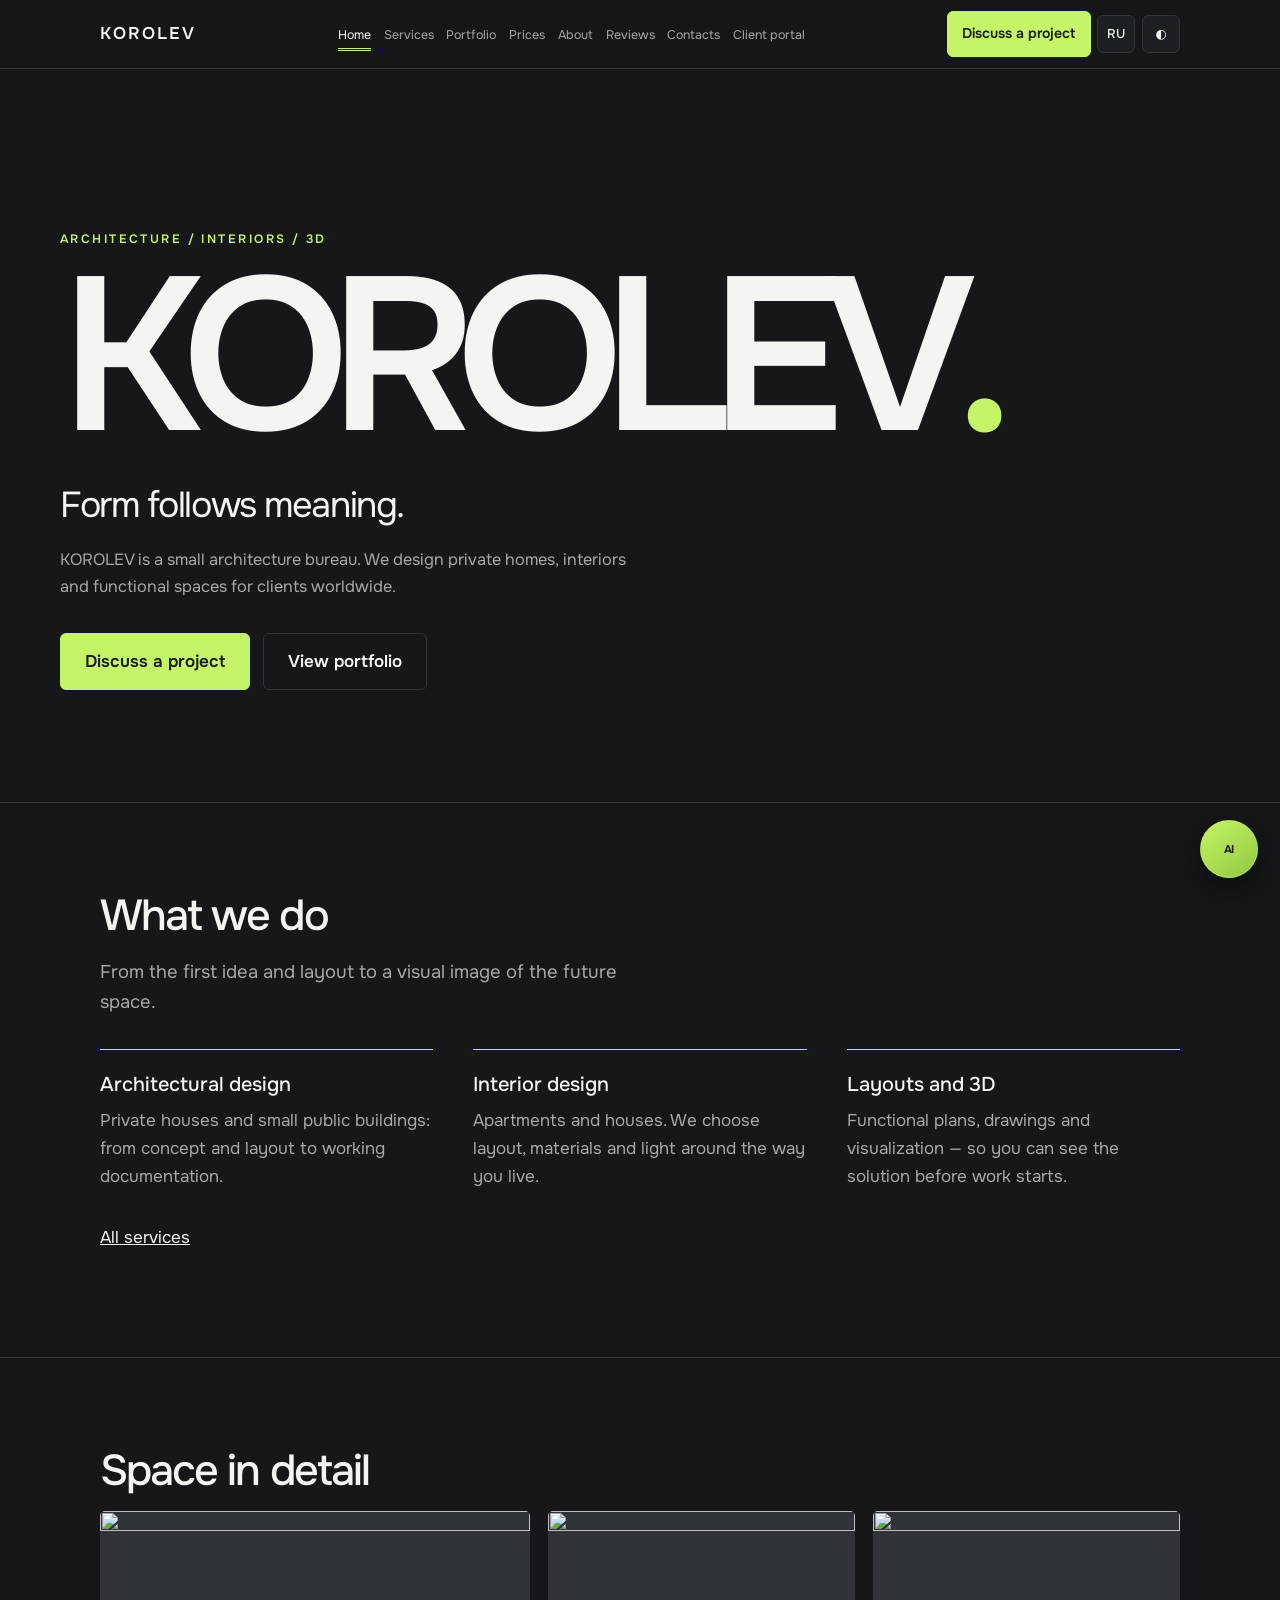
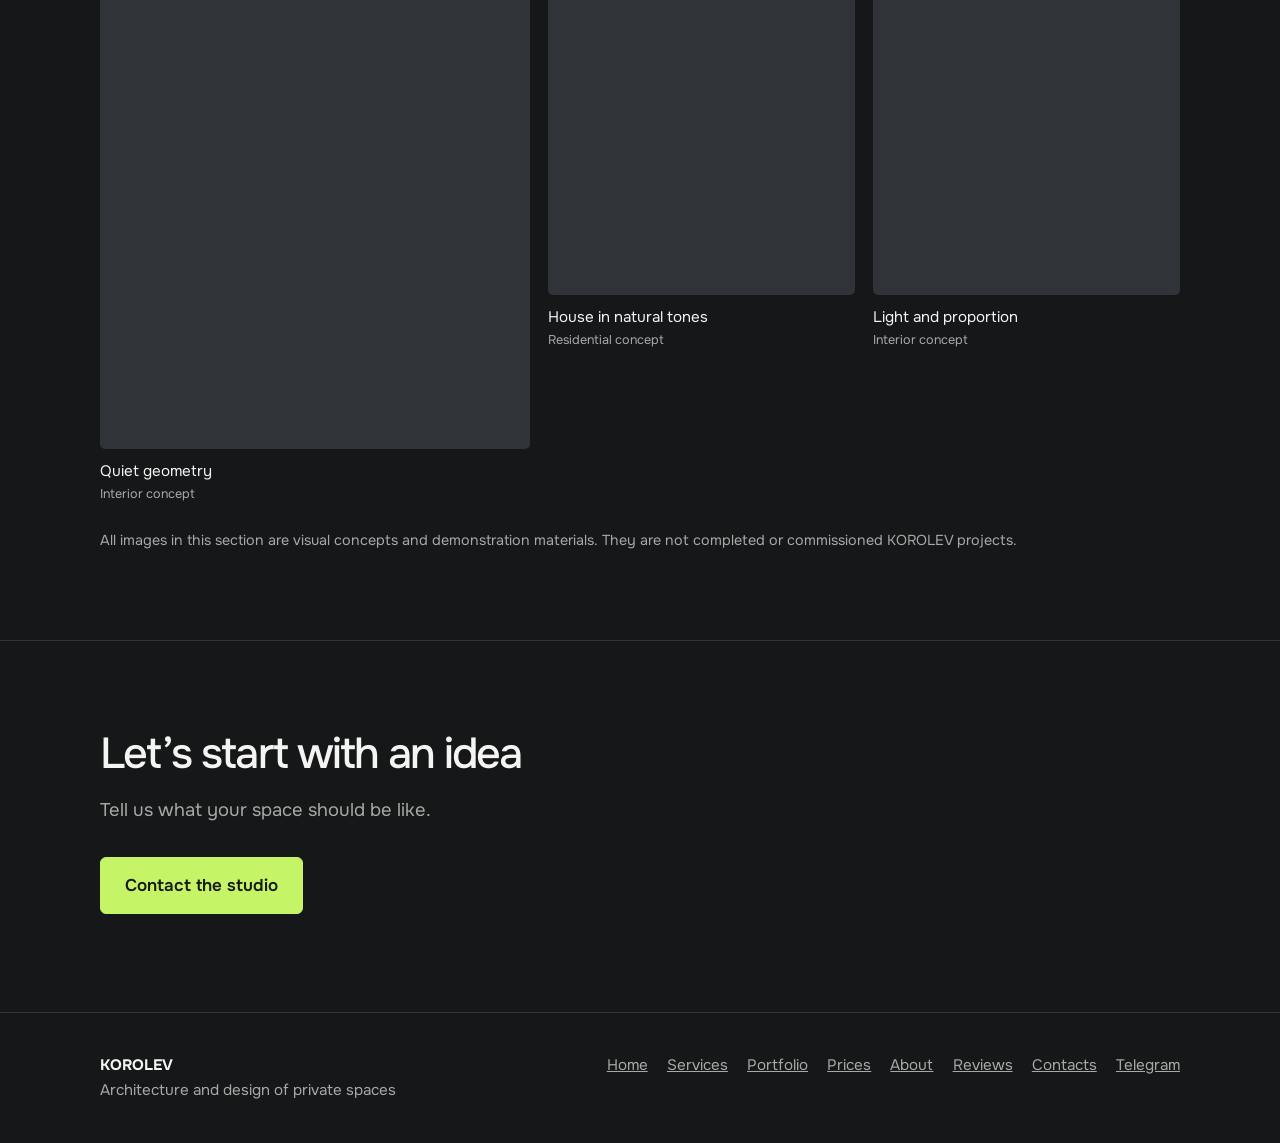
==== commit 7256bf0c: "Load assistant directly and refresh site assets" ====
--- a/index.html
+++ b/index.html
@@ -4,7 +4,7 @@
 <meta name="theme-color" content="#161b1f">
 <link rel="preconnect" href="https://fonts.googleapis.com"><link rel="preconnect" href="https://fonts.gstatic.com" crossorigin>
 <script>try{var t=localStorage.getItem('k-theme');if(t)document.documentElement.dataset.theme=t}catch(e){}document.documentElement.classList.add('js')</script>
-<link rel="stylesheet" href="style.css"></head><body data-p="index">
+<link rel="stylesheet" href="style.css?v=20261120-2"></head><body data-p="index">
 <header><div class="wrap bar"><a class="logo" href="index.html">KOROLEV</a>
 <nav id="nav" aria-label="Menu"><ul><li><a href="index.html" aria-current="page" data-i="n_index">Главная</a></li><li><a href="services.html" data-i="n_services">Услуги</a></li><li><a href="portfolio.html" data-i="n_portfolio">Портфолио</a></li><li><a href="prices.html" data-i="n_prices">Цены</a></li><li><a href="about.html" data-i="n_about">О студии</a></li><li><a href="reviews.html" data-i="n_reviews">Отзывы</a></li><li><a href="contacts.html" data-i="n_contacts">Контакты</a></li><li><a href="account.html" data-i="n_account">Личный кабинет</a></li></ul></nav>
 <div class="tools"><a class="btn cta-top" href="contacts.html" data-i="cta">Обсудить проект</a>
@@ -14,4 +14,4 @@
 <p class="lead" data-i="l_index">KOROLEV — архитектурные решения и дизайн частных пространств. Продумываем планировку, эстетику и детали, чтобы пространство работало на человека.</p>
 <div class="row"><a class="btn" href="contacts.html" data-i="cta">Обсудить проект</a><a class="btn ghost" href="portfolio.html" data-i="cta2">Смотреть портфолио</a></div></div></div><section><div class="wrap"><h2 data-i="h2a">Чем занимаемся</h2><p class="lead" data-i="l2a">От идеи и планировки до визуального образа будущего пространства.</p><div class="list"><div><h3 data-i="s1t">Архитектурное проектирование</h3><p data-i="s1p">Частные дома и небольшие общественные здания: от концепции и планировки до рабочей документации.</p></div><div><h3 data-i="s2t">Дизайн интерьера</h3><p data-i="s2p">Квартиры и дома. Подбираем планировку, материалы и свет под то, как вы живёте.</p></div><div><h3 data-i="s3t">Планировки и 3D</h3><p data-i="s3p">Функциональные планы, чертежи и визуализация — чтобы увидеть решение до начала работ.</p></div></div><p style="margin-top:2rem"><a href="services.html" data-i="all">Все услуги</a></p></div></section><section><div class="wrap"><h2 data-i="h2b">Пространство в деталях</h2><div class="gal"><figure><img loading="lazy" src="https://images.unsplash.com/photo-1600210492486-724fe5c67fb0?auto=format&fit=crop&w=900&q=80" alt=""><figcaption><span data-i="g1t">Тихая геометрия</span><small><span data-i="g1c">Концепция интерьера</span></small></figcaption></figure><figure><img loading="lazy" src="https://images.unsplash.com/photo-1600566753086-00f18fb6b3ea?auto=format&fit=crop&w=900&q=80" alt=""><figcaption><span data-i="g2t">Материал и свет</span><small><span data-i="g2c">Жилое пространство</span></small></figcaption></figure><figure><img loading="lazy" src="https://images.unsplash.com/photo-1600607687920-4e2a09cf159d?auto=format&fit=crop&w=900&q=80" alt=""><figcaption><span data-i="g3t">Спокойный ритм</span><small><span data-i="g3c">Визуальное направление</span></small></figcaption></figure></div><p class="note" data-i="demo">Изображения демонстрационные, не являются подтверждением выполненных проектов KOROLEV.</p></div></section><section><div class="wrap"><h2 data-i="h2c">Начнём с идеи</h2><p class="lead" data-i="l2c">Расскажите, каким должно быть ваше пространство.</p><a class="btn" href="contacts.html" data-i="cta3">Связаться со студией</a></div></section></main>
 <footer><div class="wrap"><div><strong style="color:var(--ink)">KOROLEV</strong><br><span data-i="tag">Архитектура и дизайн частных пространств</span></div><ul><li><a href="index.html" data-i="n_index">Главная</a></li><li><a href="services.html" data-i="n_services">Услуги</a></li><li><a href="portfolio.html" data-i="n_portfolio">Портфолио</a></li><li><a href="prices.html" data-i="n_prices">Цены</a></li><li><a href="about.html" data-i="n_about">О студии</a></li><li><a href="reviews.html" data-i="n_reviews">Отзывы</a></li><li><a href="contacts.html" data-i="n_contacts">Контакты</a></li><li><a href="https://t.me/vosopo">Telegram</a></li></ul></div></footer>
-<script src="script.js"></script></body></html>+<script src="script.js?v=20261120-2"></script><script src="assistant.js?v=20261120-2"></script></body></html>
--- a/style.css
+++ b/style.css
@@ -98,3 +98,215 @@
 .gal img{border:1px solid var(--line)}
 footer{border-color:var(--line)}
 @media(max-width:860px){nav{background:var(--paper)}}
+
+
+/* KOROLEV — modern dark minimalism */
+:root{
+  --paper:#151719;
+  --ink:#f4f5f2;
+  --mute:#a5aaa5;
+  --line:#303438;
+  --blue:#c5f467;
+  --card:#1d2022;
+  --lime:#c5f467;
+}
+:root[data-theme=dark],:root:not([data-theme=light]){
+  --paper:#151719;--ink:#f4f5f2;--mute:#a5aaa5;--line:#303438;--blue:#c5f467;--card:#1d2022;--lime:#c5f467;
+}
+:root[data-theme=light]{
+  --paper:#f2f3ef;--ink:#171a18;--mute:#626a63;--line:#d5d9d2;--blue:#789d35;--card:#fff;--lime:#789d35;
+}
+body{background:var(--paper);color:var(--ink)}
+header{border-color:var(--line);background:color-mix(in srgb,var(--paper) 84%,transparent);backdrop-filter:blur(18px)}
+.logo{letter-spacing:.12em;font-weight:600}
+nav a{font-size:.88rem}
+nav a:hover,nav a[aria-current]{border-color:var(--lime)}
+.hero{display:block;min-height:min(690px,calc(100svh - 68px));padding:clamp(5rem,13vw,10rem) 0 clamp(4rem,9vw,7rem);align-content:center}
+.hero-content{max-width:100%}
+.hero-kicker{margin:0 0 1.5rem;color:var(--lime);font-size:.76rem;font-weight:600;letter-spacing:.2em}
+.hero-brand{margin:0;font-size:clamp(5rem,17vw,14rem);font-weight:600;line-height:.78;letter-spacing:-.095em;white-space:nowrap}
+.hero-brand span{color:var(--lime)}
+.hero-tagline{margin:2.1rem 0 .7rem;font-size:clamp(1.35rem,3vw,2.25rem);font-weight:400;letter-spacing:-.04em}
+.hero .lead{max-width:52ch;margin:0 0 2rem;font-size:1.02rem}
+.btn{border:1px solid var(--lime);background:var(--lime);color:#171b13;border-radius:6px;font-weight:600;transition:transform .22s ease,background .22s ease,color .22s ease,border-color .22s ease}
+.btn:hover{background:transparent;color:var(--lime);transform:translateY(-2px)}
+.btn.ghost{background:transparent;border-color:var(--line);color:var(--ink)}
+.btn.ghost:hover{border-color:var(--lime);color:var(--lime);background:transparent}
+.ic,.menu{border-radius:6px;background:var(--card);border-color:var(--line)}
+section{border-color:var(--line)}
+h2{font-weight:500;letter-spacing:-.045em}
+.list>div{border-top:1px solid var(--lime)}
+.gal{gap:1.1rem}
+.gal img{border:0;border-radius:5px;transition:transform .45s cubic-bezier(.2,.7,.2,1),filter .45s}
+.gal figure{overflow:hidden}
+.gal figure:hover img{transform:scale(1.025);filter:brightness(1.08)}
+a{transition:color .2s ease}
+:focus-visible{outline-color:var(--lime)}
+@media(max-width:860px){
+  .hero{min-height:auto;padding:6.5rem 0 5rem}
+  .hero-brand{font-size:clamp(4.2rem,17vw,8rem);white-space:normal}
+  .hero-tagline{margin-top:1.5rem}
+  nav{background:var(--paper)}
+}
+@media(prefers-reduced-motion:no-preference){
+  .hero-content{animation:hero-enter .8s cubic-bezier(.2,.7,.2,1) both}
+  @keyframes hero-enter{from{opacity:0;transform:translateY(18px)}to{opacity:1;transform:translateY(0)}}
+  .btn,.gal img{will-change:transform}
+}
+
+
+/* KOROLEV motion pass — restrained, responsive and accessible */
+@media(prefers-reduced-motion:no-preference){
+  html{scroll-behavior:smooth}
+  header{transition:background .3s ease,border-color .3s ease}
+  .logo{transition:letter-spacing .35s cubic-bezier(.2,.7,.2,1),color .25s ease}
+  .logo:hover{letter-spacing:.2em;color:var(--lime)}
+  nav a{position:relative;transition:color .25s ease}
+  nav a::after{content:"";position:absolute;left:0;right:100%;bottom:-3px;height:1px;background:var(--lime);transition:right .3s cubic-bezier(.2,.7,.2,1)}
+  nav a:hover::after,nav a[aria-current]::after{right:0}
+  .hero-kicker{animation:kicker-in .7s .08s both}
+  .hero-brand{transform-origin:left center;animation:brand-in 1s .12s cubic-bezier(.16,1,.3,1) both}
+  .hero-tagline{animation:rise-in .75s .28s both}
+  .hero .lead{animation:rise-in .75s .38s both}
+  .hero .row{animation:rise-in .75s .48s both}
+  .hero-brand span{display:inline-block;animation:lime-pulse 4s 1.4s ease-in-out infinite}
+  .list>div{transition:transform .35s cubic-bezier(.2,.7,.2,1),border-color .3s ease}
+  .list>div:hover{transform:translateY(-6px);border-color:var(--ink)}
+  .gal figure{overflow:hidden}
+  .gal img{transition:transform .8s cubic-bezier(.2,.7,.2,1),filter .5s ease}
+  .gal figure:hover img{transform:scale(1.055);filter:saturate(1.12)}
+  .gal figcaption{transition:transform .35s ease,color .35s ease}
+  .gal figure:hover figcaption{transform:translateY(-3px);color:var(--lime)}
+  .btn{transition:transform .25s cubic-bezier(.2,.7,.2,1),box-shadow .25s ease,background .25s ease,color .25s ease}
+  .btn:active{transform:translateY(0) scale(.97)}
+  section.in .list>div{animation:rise-in .65s both}
+  section.in .list>div:nth-child(2){animation-delay:.08s}
+  section.in .list>div:nth-child(3){animation-delay:.16s}
+  section.in .gal figure{animation:rise-in .7s both}
+  section.in .gal figure:nth-child(2){animation-delay:.1s}
+  section.in .gal figure:nth-child(3){animation-delay:.2s}
+  @keyframes brand-in{from{opacity:0;transform:translateY(30px) scale(.97);filter:blur(8px)}to{opacity:1;transform:translateY(0) scale(1);filter:blur(0)}}
+  @keyframes rise-in{from{opacity:0;transform:translateY(18px)}to{opacity:1;transform:translateY(0)}}
+  @keyframes kicker-in{from{opacity:0;letter-spacing:.38em;transform:translateY(8px)}to{opacity:1;letter-spacing:.2em;transform:translateY(0)}}
+  @keyframes lime-pulse{0%,100%{text-shadow:0 0 0 transparent}50%{text-shadow:0 0 24px #c5f46755}}
+}
+@media(prefers-reduced-motion:reduce){
+  html{scroll-behavior:auto}
+  *,*::before,*::after{animation-duration:.01ms!important;animation-iteration-count:1!important;transition-duration:.01ms!important}
+}
+
+
+/* KOROLEV motion update — intro, page transitions, parallax and lime interactions */
+.korolev-preloader{position:fixed;inset:0;z-index:9999;display:grid;place-items:center;background:var(--paper);opacity:1;visibility:visible;transition:opacity .55s cubic-bezier(.2,.7,.2,1),visibility .55s;pointer-events:none}
+.korolev-preloader.is-hidden{opacity:0;visibility:hidden}
+.korolev-preloader__inner{display:grid;justify-items:center;gap:1.1rem}
+.korolev-preloader__logo{font-size:clamp(2.8rem,9vw,6rem);font-weight:600;letter-spacing:.12em;line-height:1;color:var(--ink);animation:korolev-logo-in .85s cubic-bezier(.2,.7,.2,1) both}
+.korolev-preloader__logo span{color:var(--lime);display:inline-block;animation:korolev-line-in .9s .2s both}
+.korolev-preloader__line{width:clamp(90px,18vw,160px);height:2px;background:var(--line);overflow:hidden}
+.korolev-preloader__line:after{content:"";display:block;width:42%;height:100%;background:var(--lime);animation:korolev-loader-line 1.05s ease-in-out infinite}
+@keyframes korolev-logo-in{from{opacity:0;transform:translateY(12px);letter-spacing:.28em;filter:blur(5px)}to{opacity:1;transform:translateY(0);letter-spacing:.12em;filter:blur(0)}}
+@keyframes korolev-line-in{from{opacity:0;transform:scaleX(0)}to{opacity:1;transform:scaleX(1)}}
+@keyframes korolev-loader-line{from{transform:translateX(-110%)}to{transform:translateX(260%)}}
+html.page-leaving body{opacity:.25;filter:brightness(.65);transform:translateY(4px);transition:opacity .22s ease,filter .22s ease,transform .22s ease}
+body{transition:opacity .22s ease,filter .22s ease,transform .22s ease}
+.logo-letter{display:inline-block;transition:transform .28s cubic-bezier(.2,.7,.2,1),color .28s ease}
+.logo:hover .logo-letter,.side-brand:hover .logo-letter{transform:translateY(-2px);color:var(--lime)}
+.logo-letter:nth-child(2n){transition-delay:25ms}
+.logo-letter:nth-child(3n){transition-delay:50ms}
+.logo-letter:nth-child(4n){transition-delay:75ms}
+.hero-content{will-change:transform}
+.btn{position:relative;isolation:isolate;overflow:hidden;transition:transform .25s cubic-bezier(.2,.7,.2,1),box-shadow .25s ease,background-color .3s ease,color .3s ease,border-color .3s ease}
+.btn:before{content:"";position:absolute;inset:0;background:var(--lime);transform:scaleX(0);transform-origin:left;transition:transform .38s cubic-bezier(.2,.7,.2,1);z-index:-1}
+.btn:hover:before{transform:scaleX(1)}
+.btn:not(.ghost):hover{background:transparent;color:var(--ink);border-color:var(--lime)}
+.btn.ghost:hover{background:transparent;color:var(--ink);border-color:var(--lime)}
+.gal figure{cursor:default}
+.gal figure:hover img{transform:scale(1.055);filter:brightness(.88) saturate(1.08)}
+@media(prefers-reduced-motion:no-preference){
+  .hero-content{transition:transform .12s linear}
+}
+@media(prefers-reduced-motion:reduce){
+  .korolev-preloader{display:none!important}
+  html.page-leaving body,body{opacity:1!important;filter:none!important;transform:none!important;transition:none!important}
+  .hero-content{transform:none!important}
+}
+
+
+/* Gallery hover containment: keep the image effect inside its own media area. */
+.gal figure{position:relative;isolation:isolate;overflow:hidden;display:flex;flex-direction:column}
+.gal figure img{display:block;position:relative;z-index:0;max-width:100%;transform-origin:center center}
+.gal figure figcaption{position:relative;z-index:1;background:var(--paper)}
+@media(prefers-reduced-motion:no-preference){
+  .gal figure:hover img{transform:scale(1.025);filter:brightness(.9) saturate(1.08)}
+}
+/* Page changes use only a short dark overlay, never a logo or branded loader. */
+html.page-leaving::after{content:"";position:fixed;inset:0;z-index:10000;background:rgba(0,0,0,.48);opacity:1;pointer-events:none;animation:korolev-page-dim .22s ease both}
+@keyframes korolev-page-dim{from{opacity:0}to{opacity:1}}
+html.page-leaving body{opacity:1!important;filter:none!important;transform:none!important}
+
+
+/* KOROLEV mobile refinement */
+@media(max-width:860px){
+  body{font-size:15px;line-height:1.62}
+  .wrap{padding-left:clamp(1.2rem,6vw,1.7rem);padding-right:clamp(1.2rem,6vw,1.7rem)}
+  .wrap.hero{padding-left:clamp(1.2rem,6vw,1.7rem);padding-right:clamp(1.2rem,6vw,1.7rem)}
+  .hero{padding-top:4.2rem;padding-bottom:3.6rem}
+  .hero-brand{font-size:clamp(3.35rem,14vw,6.2rem);letter-spacing:-.085em}
+  .hero-tagline{font-size:clamp(1.18rem,5vw,1.65rem);line-height:1.2}
+  .hero .lead,.lead{font-size:.96rem;line-height:1.6}
+  h2{font-size:clamp(1.55rem,7vw,2.05rem)}
+  h3{font-size:1.08rem}
+  section{padding:3.2rem 0}
+  .page-head{padding:3.2rem 0 1.6rem}
+  .bar{min-height:62px;gap:.6rem}
+  .logo{font-size:.94rem}
+  .tools{gap:.4rem}
+  .ic{width:2.25rem;height:2.25rem}
+  .menu{display:grid;place-items:center;width:2.65rem;height:2.65rem;padding:0;font-size:0;border-radius:8px}
+  .menu::before{content:"";width:18px;height:2px;background:var(--lime);border-radius:2px;box-shadow:0 -6px 0 var(--lime),0 6px 0 var(--lime);transition:transform .2s,box-shadow .2s}
+  .menu[aria-expanded="true"]::before{transform:rotate(45deg);box-shadow:0 0 0 var(--lime)}
+  nav{position:absolute;top:calc(100% + 9px);left:auto;right:clamp(1rem,4vw,1.4rem);width:min(340px,calc(100vw - 2rem));display:block;background:color-mix(in srgb,var(--card) 94%,transparent);border:1px solid var(--line);border-radius:14px;box-shadow:0 22px 60px #0008;backdrop-filter:blur(22px);overflow:hidden;opacity:0;visibility:hidden;transform:translateY(-8px);transition:opacity .2s ease,transform .2s ease,visibility .2s}
+  nav.open{opacity:1;visibility:visible;transform:translateY(0)}
+  nav ul{display:flex;flex-direction:column;gap:0;padding:.45rem .9rem}
+  nav li+li{border-top:1px solid color-mix(in srgb,var(--line) 70%,transparent)}
+  nav li a{display:flex;align-items:center;min-height:45px;padding:.55rem .25rem;font-size:.94rem;color:var(--ink);border:0}
+  nav li a[aria-current],nav li a:hover{color:var(--lime);border:0}
+  nav li a::after{display:none}
+  .cta-top{display:none}
+  .gal{grid-template-columns:1fr;gap:1.5rem}
+  .gal img{aspect-ratio:5/4}
+  footer .wrap{padding-left:1.2rem;padding-right:1.2rem}
+}
+@media(max-width:380px){
+  .hero-brand{font-size:3.15rem}
+  .tools{gap:.28rem}
+  .ic{width:2.05rem;height:2.05rem}
+  .menu{width:2.45rem;height:2.45rem}
+}
+
+
+/* KOROLEV assistant — floating glass interface */
+.ai-launcher{position:fixed;right:22px;bottom:22px;z-index:1200;width:58px;height:58px;border:1px solid #c5f46766;border-radius:50%;background:linear-gradient(145deg,#c5f467,#91c83f);color:#151915;box-shadow:0 10px 35px #0008;display:grid;place-items:center;cursor:pointer;font:700 1.25rem var(--f);transition:transform .2s,box-shadow .2s}
+.ai-launcher:hover{transform:translateY(-3px) scale(1.04);box-shadow:0 14px 42px #000a}
+.ai-launcher span{font-size:.7rem;letter-spacing:-.04em}
+.ai-panel{position:fixed;right:22px;bottom:92px;z-index:1201;width:min(390px,calc(100vw - 28px));height:min(590px,calc(100dvh - 125px));display:flex;flex-direction:column;overflow:hidden;border:1px solid #c5f46738;border-radius:18px;background:color-mix(in srgb,#1b1f1c 93%,transparent);color:#f4f5f2;box-shadow:0 24px 80px #000a;backdrop-filter:blur(24px);opacity:0;visibility:hidden;transform:translateY(12px) scale(.98);transition:opacity .22s,transform .22s,visibility .22s}
+.ai-panel.is-open{opacity:1;visibility:visible;transform:translateY(0) scale(1)}
+.ai-head{display:flex;align-items:center;justify-content:space-between;padding:17px 18px;border-bottom:1px solid #ffffff14}
+.ai-brand{display:flex;align-items:center;gap:11px}.ai-orb{width:34px;height:34px;border-radius:11px;background:#c5f467;color:#172015;display:grid;place-items:center;font-weight:800}
+.ai-brand strong{display:block;font-size:.9rem;letter-spacing:.02em}.ai-brand small{display:block;color:#a5aaa5;font-size:.72rem;margin-top:2px}
+.ai-close{border:0;background:transparent;color:#a5aaa5;font-size:1.45rem;cursor:pointer;padding:3px 7px}
+.ai-messages{flex:1;overflow:auto;padding:17px;display:flex;flex-direction:column;gap:12px}
+.ai-msg{max-width:88%;padding:11px 13px;border-radius:13px;background:#292e2a;color:#e9ece7;font-size:.87rem;line-height:1.5;white-space:pre-wrap;overflow-wrap:anywhere}
+.ai-msg.user{align-self:flex-end;background:#c5f467;color:#172015;border-bottom-right-radius:4px}
+.ai-msg.bot{align-self:flex-start;border-bottom-left-radius:4px}
+.ai-quick{display:flex;gap:7px;flex-wrap:wrap;padding:0 16px 12px}
+.ai-quick button{border:1px solid #c5f46755;border-radius:30px;padding:7px 10px;background:transparent;color:#dce5d5;font:500 .73rem var(--f);cursor:pointer}
+.ai-quick button:hover{background:#c5f46718}
+.ai-compose{padding:12px 14px 14px;border-top:1px solid #ffffff14}
+.ai-upload{display:flex;align-items:center;gap:8px;color:#a5aaa5;font-size:.73rem;margin-bottom:8px;cursor:pointer}.ai-upload input{display:none}
+.ai-compose-row{display:flex;align-items:flex-end;gap:8px}
+.ai-compose textarea{min-height:44px;max-height:110px;resize:none;border:1px solid #ffffff1b;border-radius:12px;background:#111512;color:#f4f5f2;padding:11px 12px;font:400 .85rem/1.4 var(--f);flex:1}
+.ai-send{width:44px;height:44px;border:0;border-radius:12px;background:#c5f467;color:#172015;font-size:1.1rem;cursor:pointer}.ai-send:disabled{opacity:.45;cursor:wait}
+.ai-status{font-size:.68rem;color:#929b90;margin-top:7px}
+.ai-file-name{color:#c5f467;font-size:.72rem;margin-bottom:6px}
+@media(max-width:600px){.ai-launcher{right:16px;bottom:16px;width:54px;height:54px}.ai-panel{right:10px;bottom:78px;width:calc(100vw - 20px);height:min(590px,calc(100dvh - 100px));border-radius:16px}}
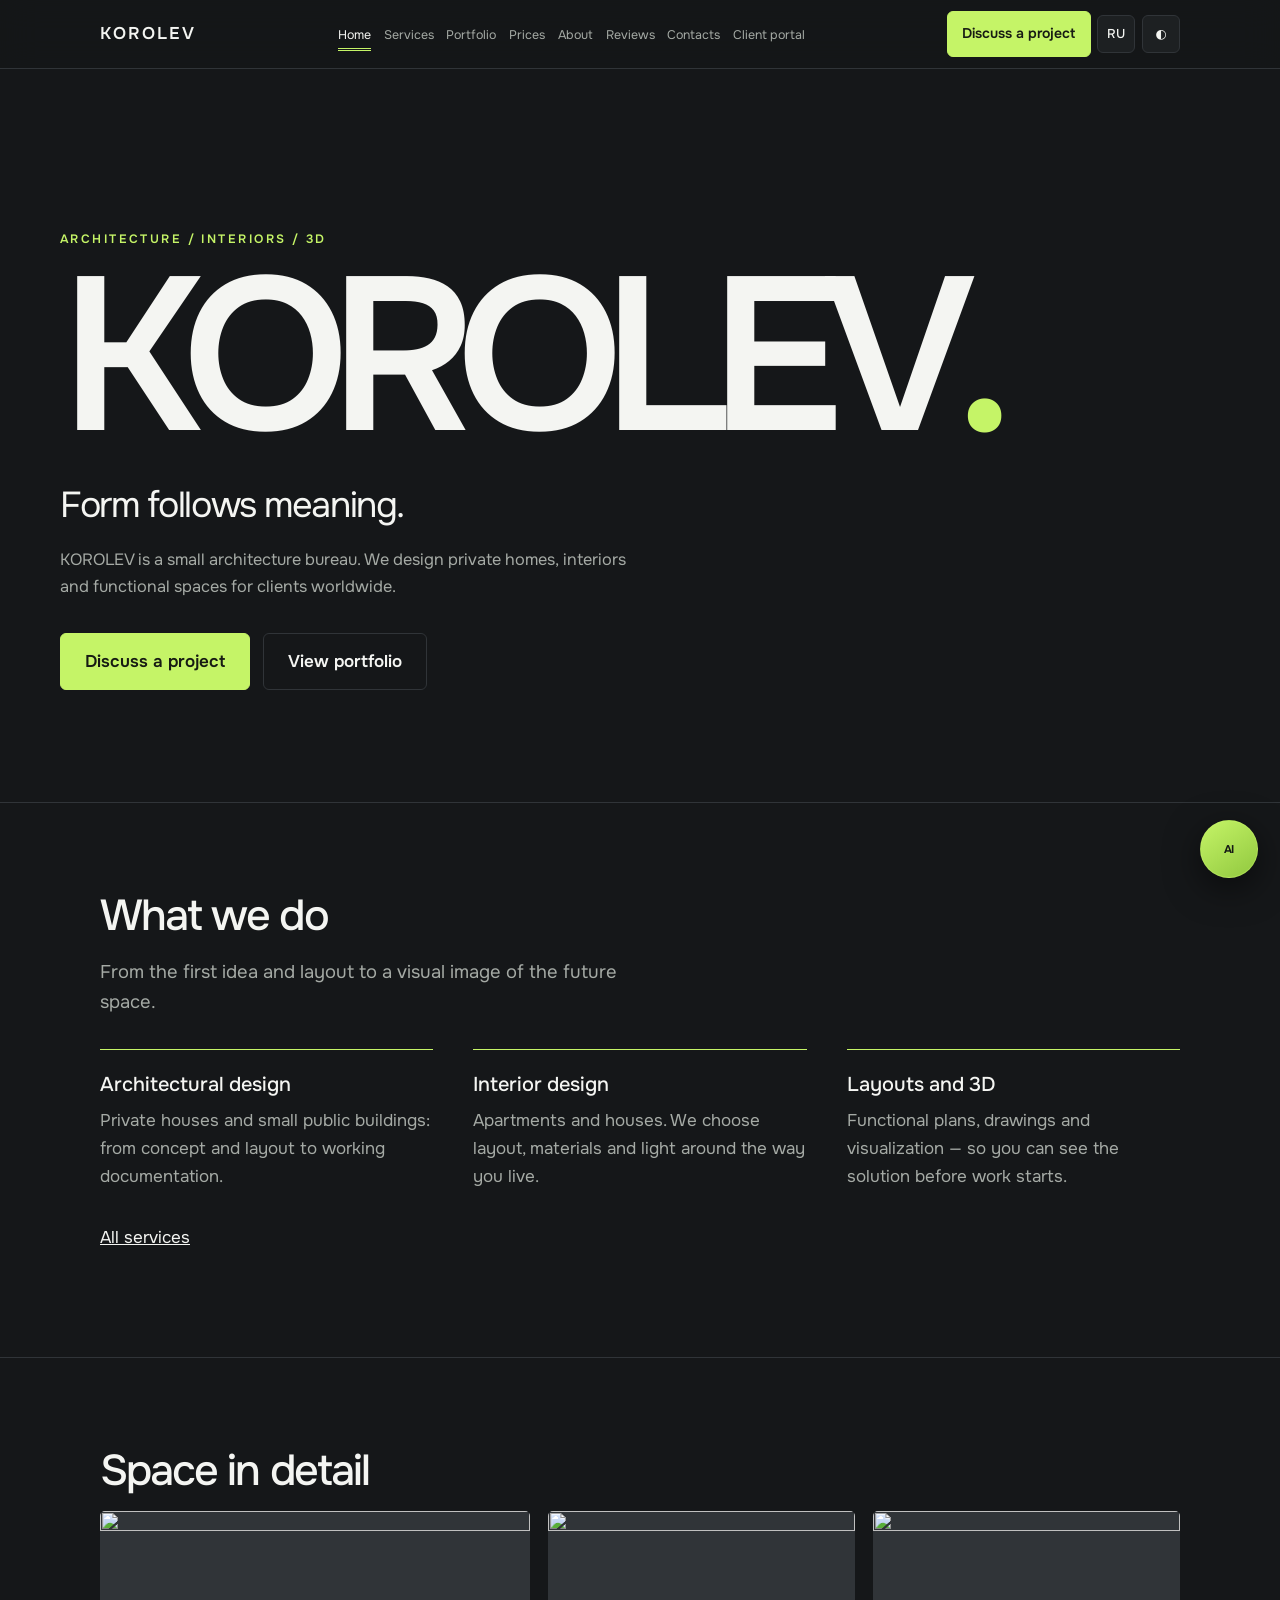
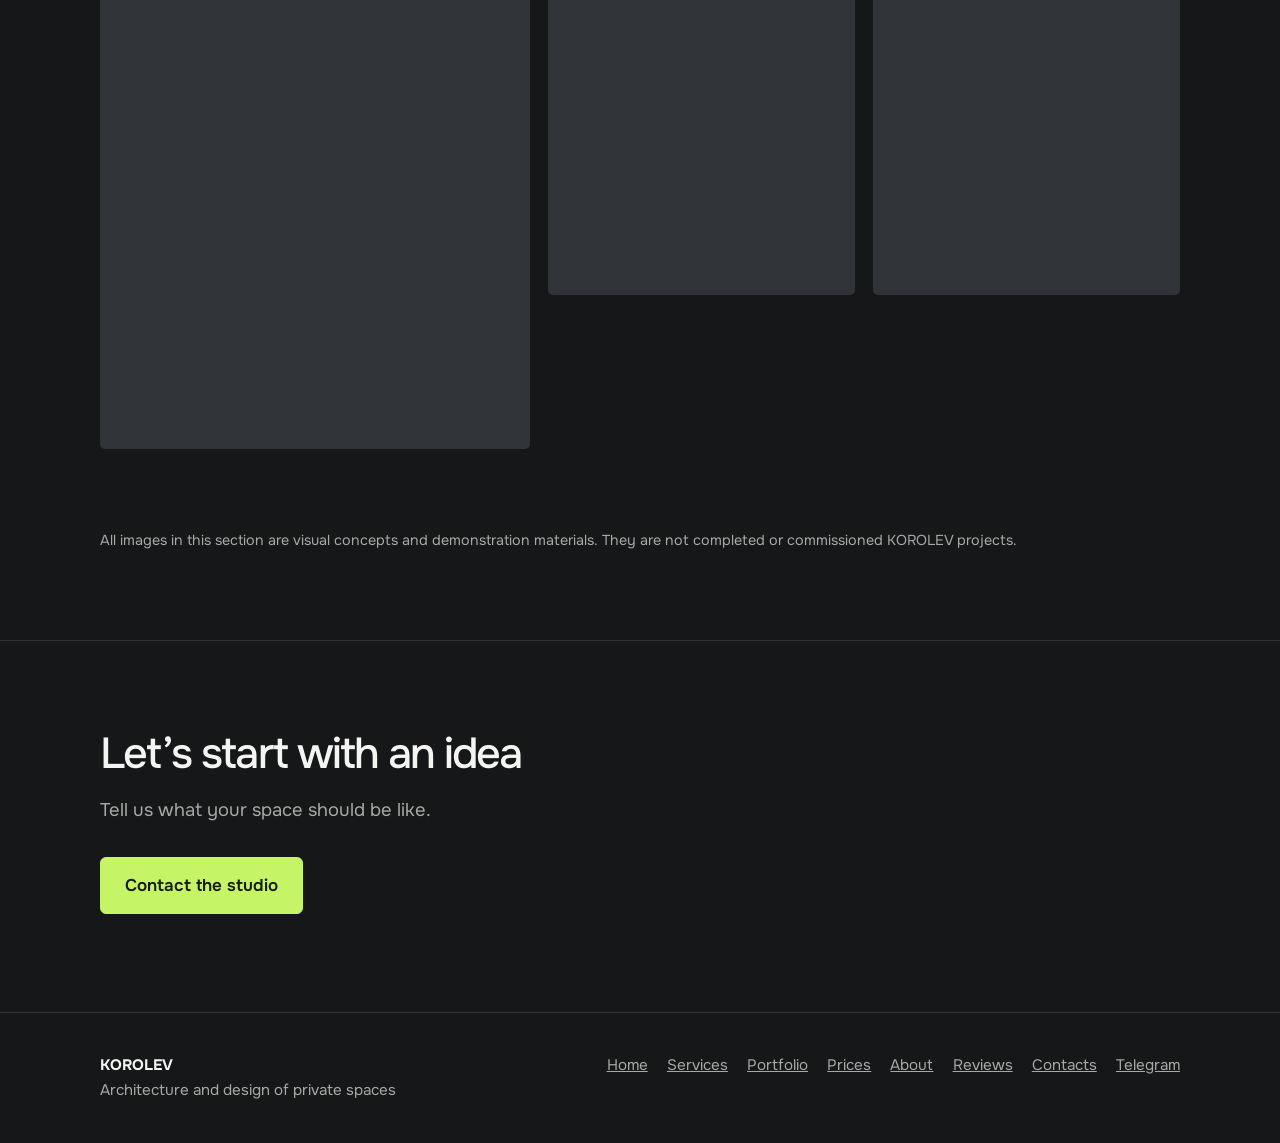
==== commit 1d41f7f6: "Load Supabase auth for KOROLEV assistant" ====
--- a/index.html
+++ b/index.html
@@ -14,4 +14,4 @@
 <p class="lead" data-i="l_index">KOROLEV — архитектурные решения и дизайн частных пространств. Продумываем планировку, эстетику и детали, чтобы пространство работало на человека.</p>
 <div class="row"><a class="btn" href="contacts.html" data-i="cta">Обсудить проект</a><a class="btn ghost" href="portfolio.html" data-i="cta2">Смотреть портфолио</a></div></div></div><section><div class="wrap"><h2 data-i="h2a">Чем занимаемся</h2><p class="lead" data-i="l2a">От идеи и планировки до визуального образа будущего пространства.</p><div class="list"><div><h3 data-i="s1t">Архитектурное проектирование</h3><p data-i="s1p">Частные дома и небольшие общественные здания: от концепции и планировки до рабочей документации.</p></div><div><h3 data-i="s2t">Дизайн интерьера</h3><p data-i="s2p">Квартиры и дома. Подбираем планировку, материалы и свет под то, как вы живёте.</p></div><div><h3 data-i="s3t">Планировки и 3D</h3><p data-i="s3p">Функциональные планы, чертежи и визуализация — чтобы увидеть решение до начала работ.</p></div></div><p style="margin-top:2rem"><a href="services.html" data-i="all">Все услуги</a></p></div></section><section><div class="wrap"><h2 data-i="h2b">Пространство в деталях</h2><div class="gal"><figure><img loading="lazy" src="https://images.unsplash.com/photo-1600210492486-724fe5c67fb0?auto=format&fit=crop&w=900&q=80" alt=""><figcaption><span data-i="g1t">Тихая геометрия</span><small><span data-i="g1c">Концепция интерьера</span></small></figcaption></figure><figure><img loading="lazy" src="https://images.unsplash.com/photo-1600566753086-00f18fb6b3ea?auto=format&fit=crop&w=900&q=80" alt=""><figcaption><span data-i="g2t">Материал и свет</span><small><span data-i="g2c">Жилое пространство</span></small></figcaption></figure><figure><img loading="lazy" src="https://images.unsplash.com/photo-1600607687920-4e2a09cf159d?auto=format&fit=crop&w=900&q=80" alt=""><figcaption><span data-i="g3t">Спокойный ритм</span><small><span data-i="g3c">Визуальное направление</span></small></figcaption></figure></div><p class="note" data-i="demo">Изображения демонстрационные, не являются подтверждением выполненных проектов KOROLEV.</p></div></section><section><div class="wrap"><h2 data-i="h2c">Начнём с идеи</h2><p class="lead" data-i="l2c">Расскажите, каким должно быть ваше пространство.</p><a class="btn" href="contacts.html" data-i="cta3">Связаться со студией</a></div></section></main>
 <footer><div class="wrap"><div><strong style="color:var(--ink)">KOROLEV</strong><br><span data-i="tag">Архитектура и дизайн частных пространств</span></div><ul><li><a href="index.html" data-i="n_index">Главная</a></li><li><a href="services.html" data-i="n_services">Услуги</a></li><li><a href="portfolio.html" data-i="n_portfolio">Портфолио</a></li><li><a href="prices.html" data-i="n_prices">Цены</a></li><li><a href="about.html" data-i="n_about">О студии</a></li><li><a href="reviews.html" data-i="n_reviews">Отзывы</a></li><li><a href="contacts.html" data-i="n_contacts">Контакты</a></li><li><a href="https://t.me/vosopo">Telegram</a></li></ul></div></footer>
-<script src="script.js?v=20261120-2"></script><script src="assistant.js?v=20261120-2"></script></body></html>+<script src="script.js?v=20261120-2"></script><script src="https://cdn.jsdelivr.net/npm/@supabase/supabase-js@2"></script><script src="supabase/config.js"></script><script src="assistant.js?v=20261120-2"></script></body></html>
--- a/style.css
+++ b/style.css
@@ -1,5 +1,5 @@
 @import url('https://fonts.googleapis.com/css2?family=Onest:wght@300;400;500;600&display=swap');
-:root{--paper:#f1f3f4;--ink:#161b1f;--mute:#56626a;--line:#c9d0d4;--blue:#1f4e8c;--card:#fff;
+:root{--paper:#f1f3f4;--ink:#161b1f;--mute:#56626a;--line:#c9d0d4;--blue:#1f4e8c;--lime:#c5f467;--card:#fff;
 --f:'Onest',system-ui,-apple-system,'Segoe UI',Roboto,Arial,sans-serif}
 @media(prefers-color-scheme:dark){:root:not([data-theme=light]){--paper:#12171a;--ink:#e9eef0;--mute:#98a5ac;--line:#2c353b;--blue:#8db4ee;--card:#192024}}:root[data-theme=dark]{--paper:#12171a;--ink:#e9eef0;--mute:#98a5ac;--line:#2c353b;--blue:#8db4ee;--card:#192024}
 *{box-sizing:border-box}html{scroll-behavior:smooth}
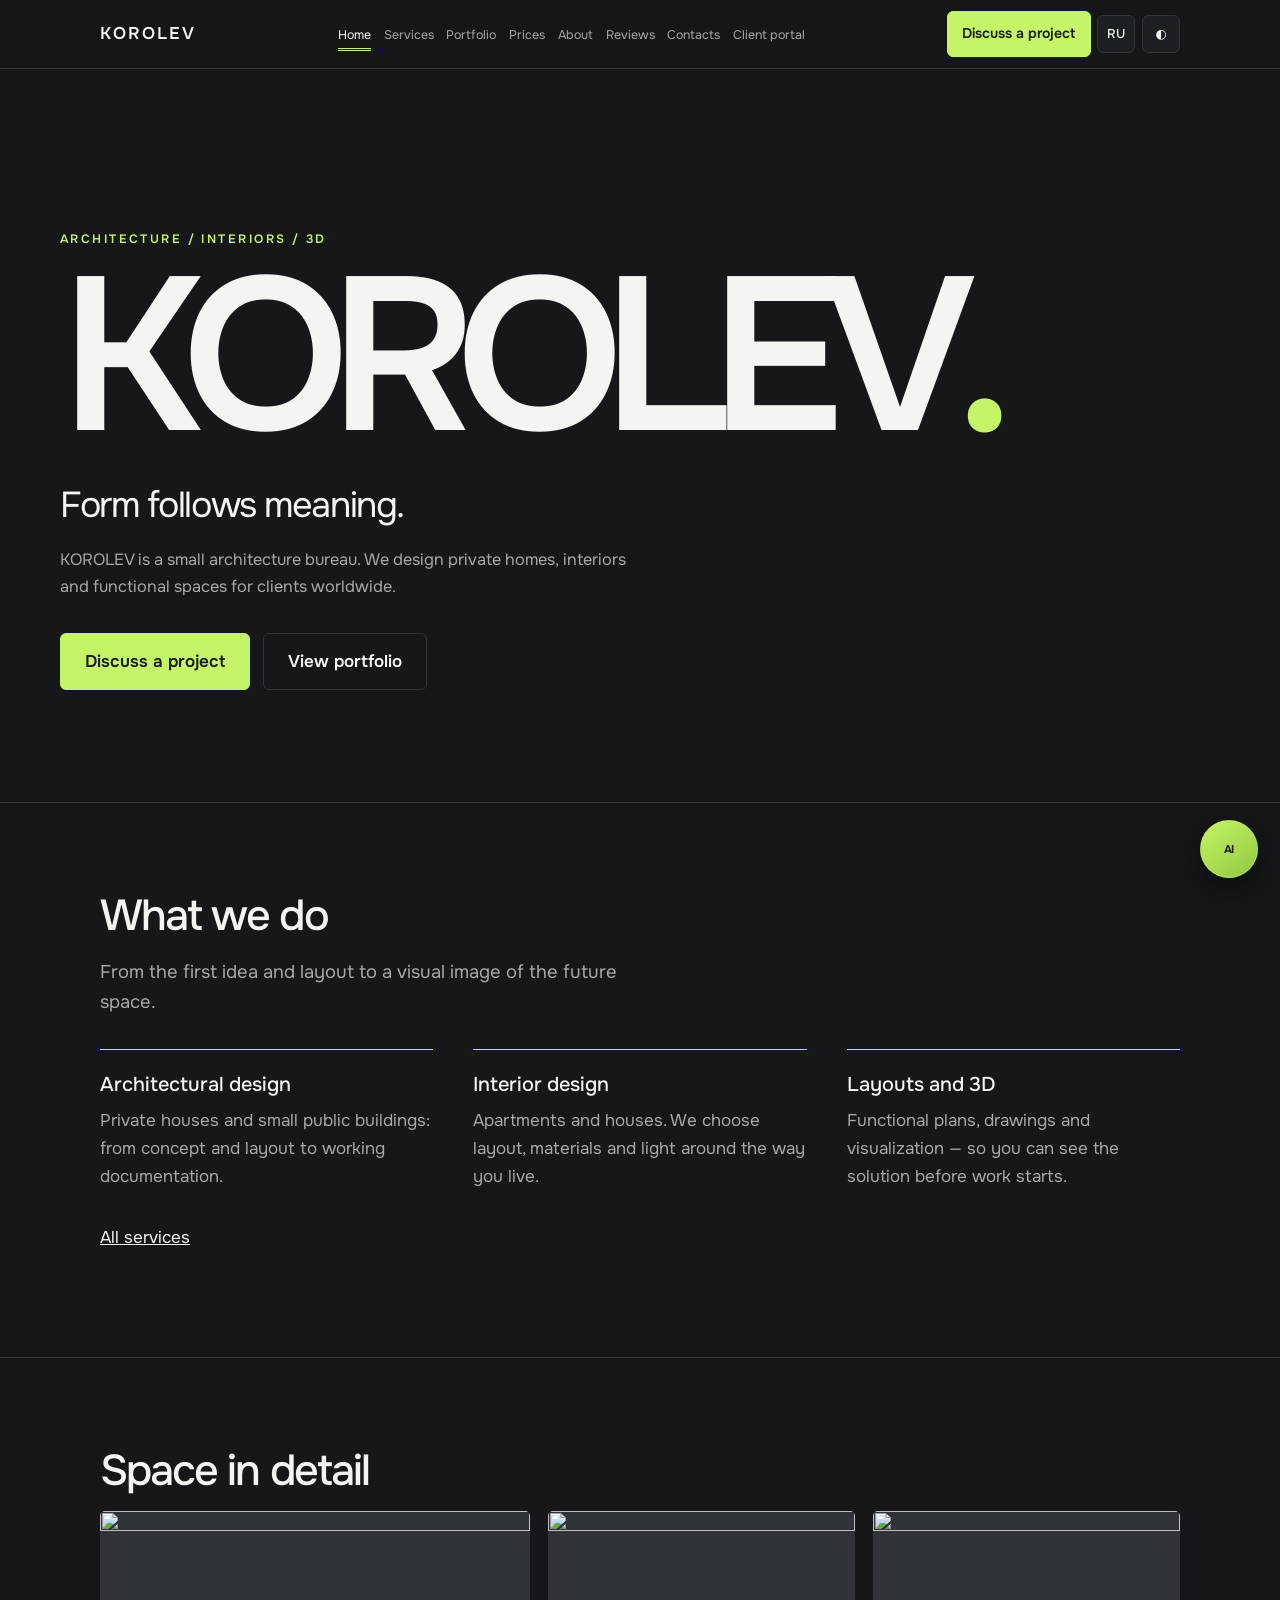
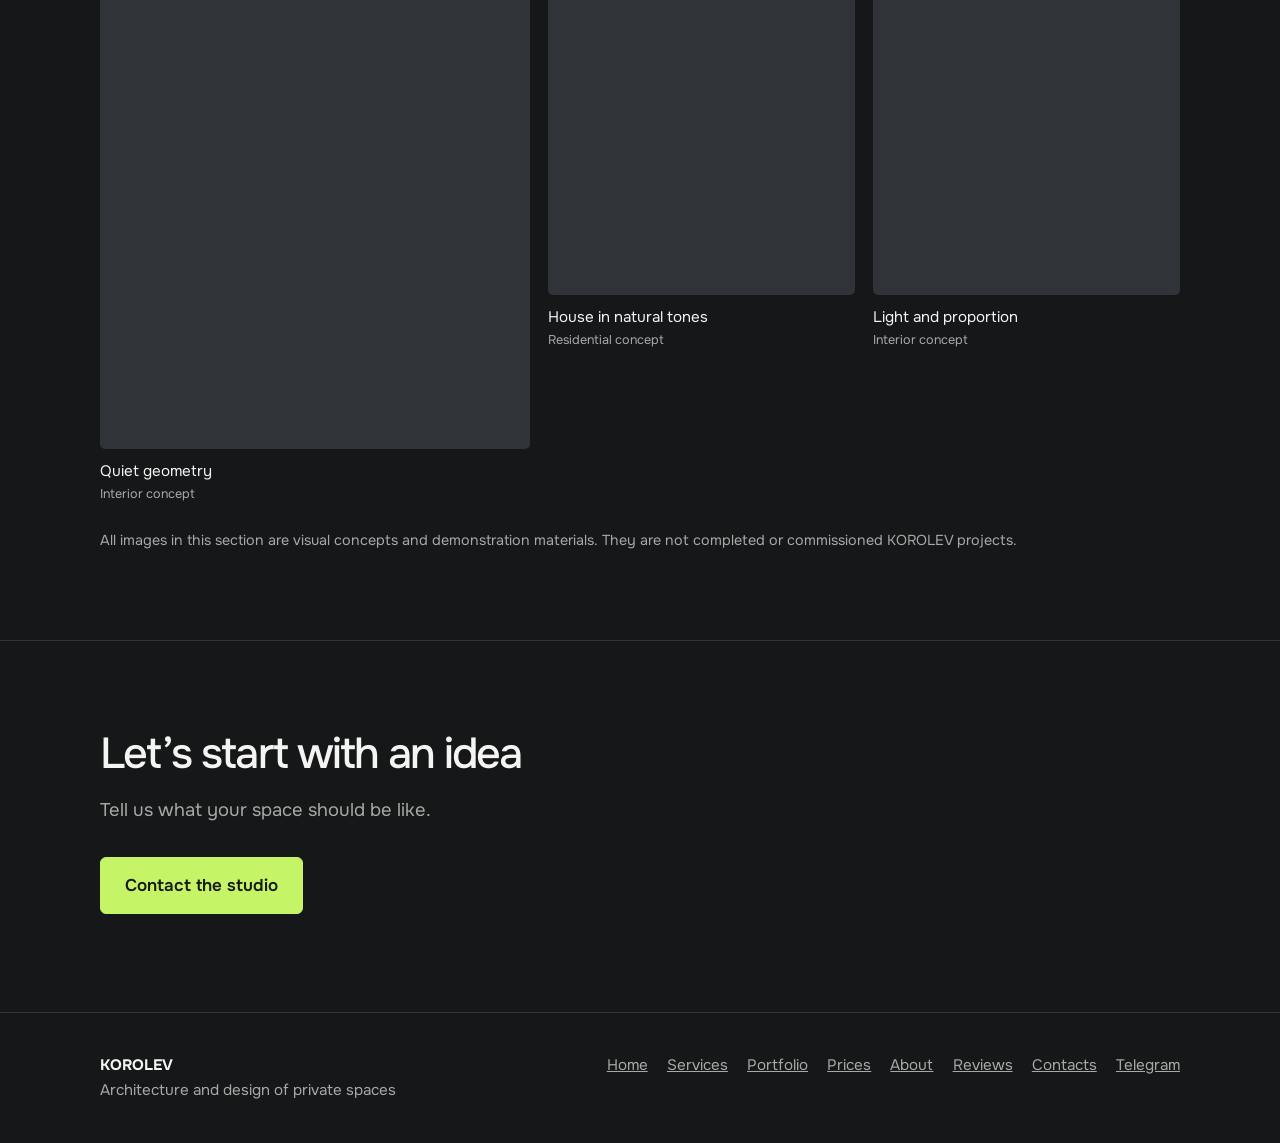
==== commit d6dd5a51: "Refresh KOROLEV assistant frontend cache" ====
--- a/index.html
+++ b/index.html
@@ -14,4 +14,4 @@
 <p class="lead" data-i="l_index">KOROLEV — архитектурные решения и дизайн частных пространств. Продумываем планировку, эстетику и детали, чтобы пространство работало на человека.</p>
 <div class="row"><a class="btn" href="contacts.html" data-i="cta">Обсудить проект</a><a class="btn ghost" href="portfolio.html" data-i="cta2">Смотреть портфолио</a></div></div></div><section><div class="wrap"><h2 data-i="h2a">Чем занимаемся</h2><p class="lead" data-i="l2a">От идеи и планировки до визуального образа будущего пространства.</p><div class="list"><div><h3 data-i="s1t">Архитектурное проектирование</h3><p data-i="s1p">Частные дома и небольшие общественные здания: от концепции и планировки до рабочей документации.</p></div><div><h3 data-i="s2t">Дизайн интерьера</h3><p data-i="s2p">Квартиры и дома. Подбираем планировку, материалы и свет под то, как вы живёте.</p></div><div><h3 data-i="s3t">Планировки и 3D</h3><p data-i="s3p">Функциональные планы, чертежи и визуализация — чтобы увидеть решение до начала работ.</p></div></div><p style="margin-top:2rem"><a href="services.html" data-i="all">Все услуги</a></p></div></section><section><div class="wrap"><h2 data-i="h2b">Пространство в деталях</h2><div class="gal"><figure><img loading="lazy" src="https://images.unsplash.com/photo-1600210492486-724fe5c67fb0?auto=format&fit=crop&w=900&q=80" alt=""><figcaption><span data-i="g1t">Тихая геометрия</span><small><span data-i="g1c">Концепция интерьера</span></small></figcaption></figure><figure><img loading="lazy" src="https://images.unsplash.com/photo-1600566753086-00f18fb6b3ea?auto=format&fit=crop&w=900&q=80" alt=""><figcaption><span data-i="g2t">Материал и свет</span><small><span data-i="g2c">Жилое пространство</span></small></figcaption></figure><figure><img loading="lazy" src="https://images.unsplash.com/photo-1600607687920-4e2a09cf159d?auto=format&fit=crop&w=900&q=80" alt=""><figcaption><span data-i="g3t">Спокойный ритм</span><small><span data-i="g3c">Визуальное направление</span></small></figcaption></figure></div><p class="note" data-i="demo">Изображения демонстрационные, не являются подтверждением выполненных проектов KOROLEV.</p></div></section><section><div class="wrap"><h2 data-i="h2c">Начнём с идеи</h2><p class="lead" data-i="l2c">Расскажите, каким должно быть ваше пространство.</p><a class="btn" href="contacts.html" data-i="cta3">Связаться со студией</a></div></section></main>
 <footer><div class="wrap"><div><strong style="color:var(--ink)">KOROLEV</strong><br><span data-i="tag">Архитектура и дизайн частных пространств</span></div><ul><li><a href="index.html" data-i="n_index">Главная</a></li><li><a href="services.html" data-i="n_services">Услуги</a></li><li><a href="portfolio.html" data-i="n_portfolio">Портфолио</a></li><li><a href="prices.html" data-i="n_prices">Цены</a></li><li><a href="about.html" data-i="n_about">О студии</a></li><li><a href="reviews.html" data-i="n_reviews">Отзывы</a></li><li><a href="contacts.html" data-i="n_contacts">Контакты</a></li><li><a href="https://t.me/vosopo">Telegram</a></li></ul></div></footer>
-<script src="script.js?v=20261120-2"></script><script src="https://cdn.jsdelivr.net/npm/@supabase/supabase-js@2"></script><script src="supabase/config.js"></script><script src="assistant.js?v=20261120-2"></script></body></html>+<script src="script.js?v=20261120-2"></script><script src="https://cdn.jsdelivr.net/npm/@supabase/supabase-js@2"></script><script src="supabase/config.js"></script><script src="assistant.js?v=20261120-3"></script></body></html>
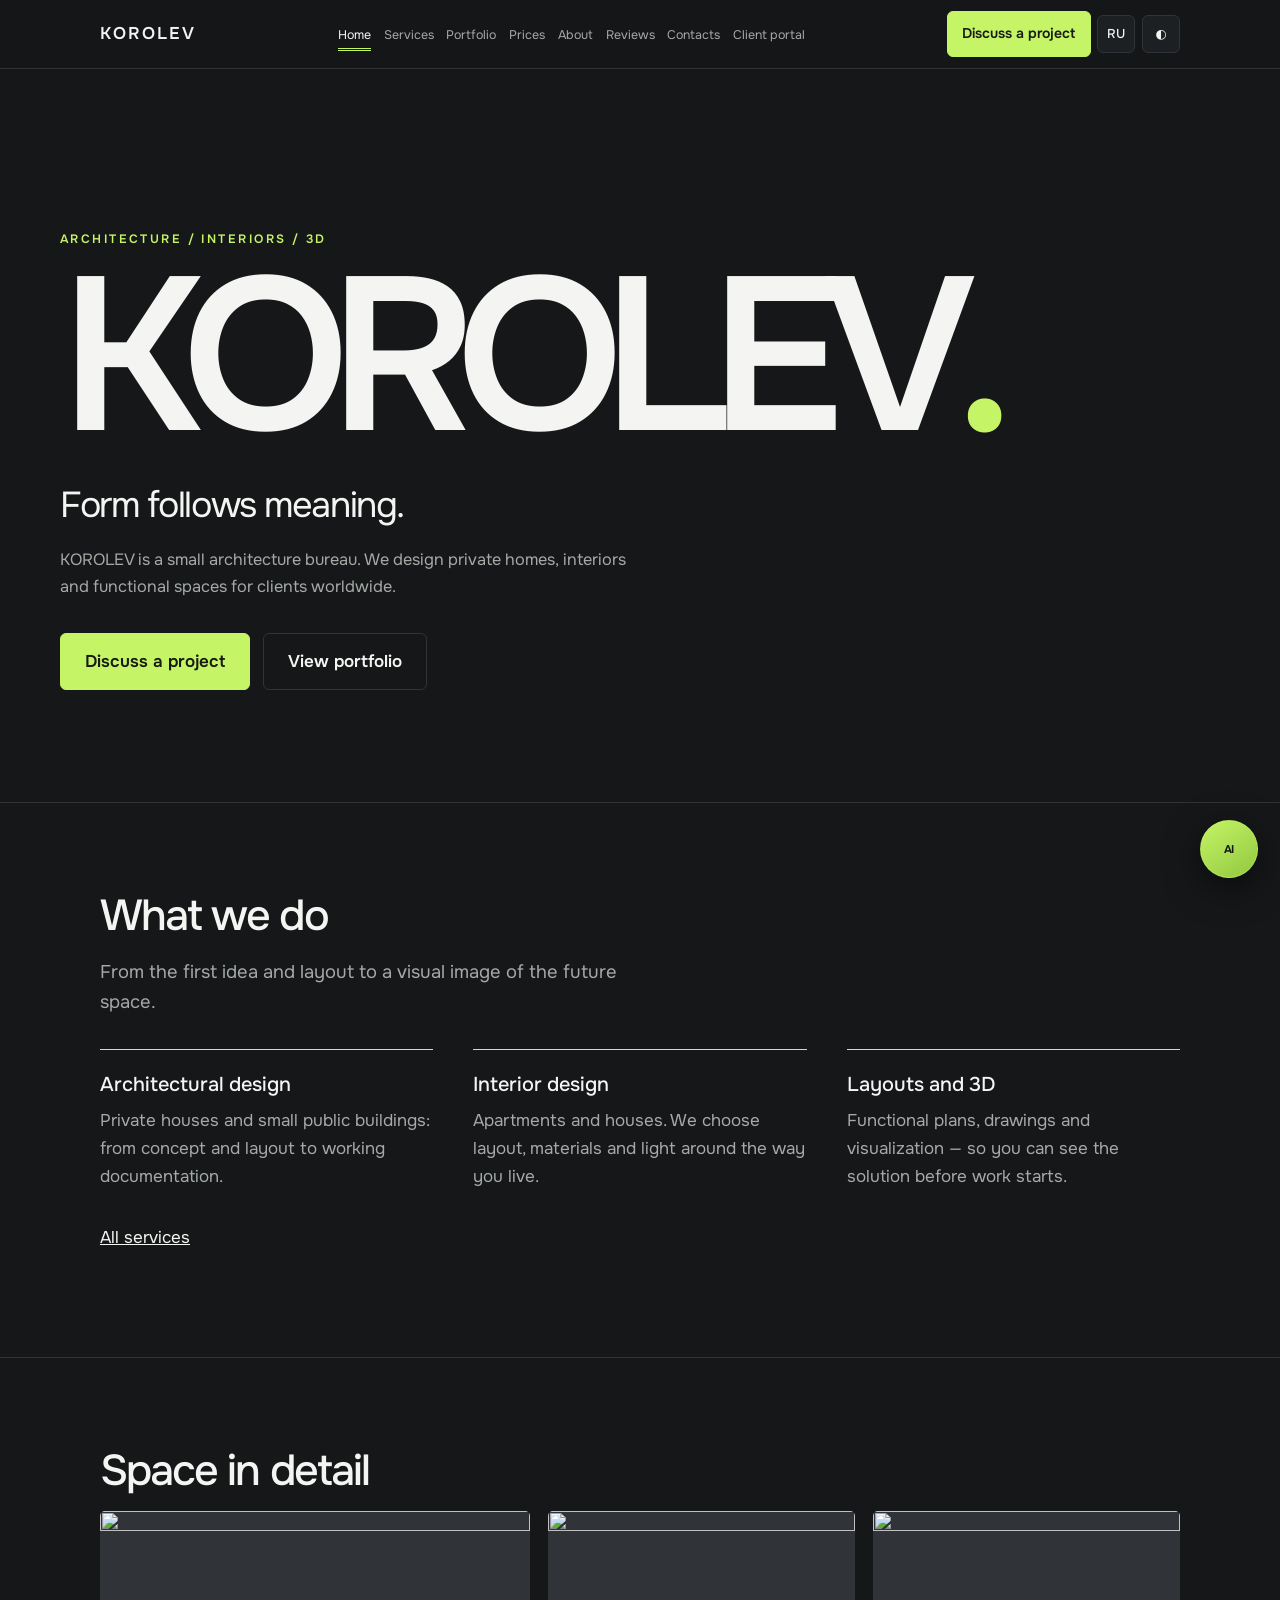
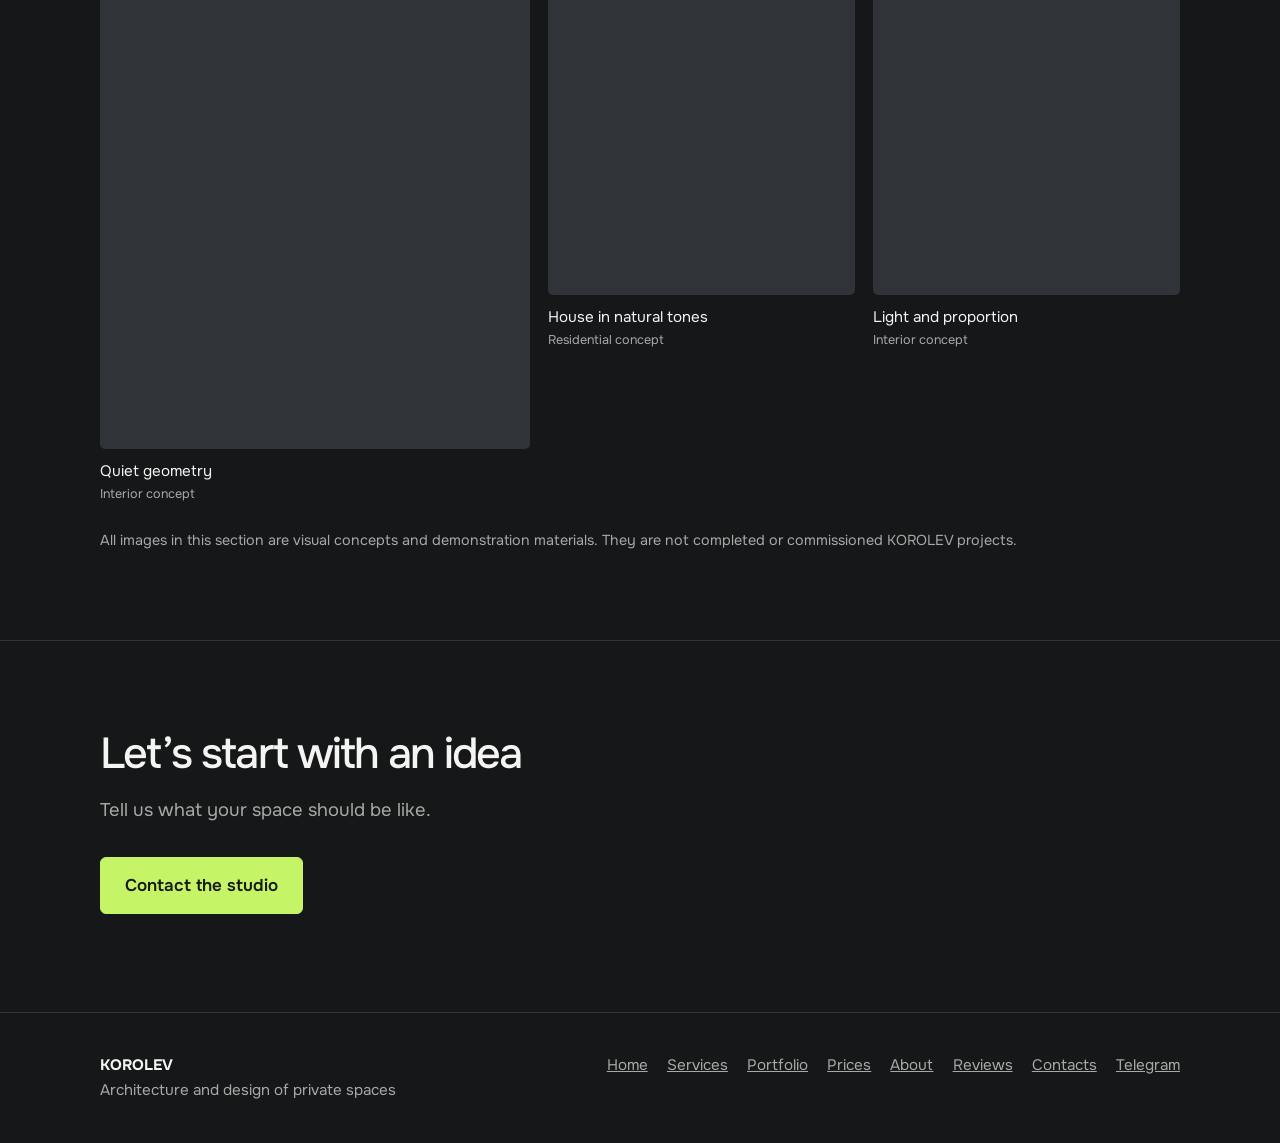
==== commit 47e4fc6d: "Remove KOROLEV AI assistant integration" ====
--- a/index.html
+++ b/index.html
@@ -14,4 +14,4 @@
 <p class="lead" data-i="l_index">KOROLEV — архитектурные решения и дизайн частных пространств. Продумываем планировку, эстетику и детали, чтобы пространство работало на человека.</p>
 <div class="row"><a class="btn" href="contacts.html" data-i="cta">Обсудить проект</a><a class="btn ghost" href="portfolio.html" data-i="cta2">Смотреть портфолио</a></div></div></div><section><div class="wrap"><h2 data-i="h2a">Чем занимаемся</h2><p class="lead" data-i="l2a">От идеи и планировки до визуального образа будущего пространства.</p><div class="list"><div><h3 data-i="s1t">Архитектурное проектирование</h3><p data-i="s1p">Частные дома и небольшие общественные здания: от концепции и планировки до рабочей документации.</p></div><div><h3 data-i="s2t">Дизайн интерьера</h3><p data-i="s2p">Квартиры и дома. Подбираем планировку, материалы и свет под то, как вы живёте.</p></div><div><h3 data-i="s3t">Планировки и 3D</h3><p data-i="s3p">Функциональные планы, чертежи и визуализация — чтобы увидеть решение до начала работ.</p></div></div><p style="margin-top:2rem"><a href="services.html" data-i="all">Все услуги</a></p></div></section><section><div class="wrap"><h2 data-i="h2b">Пространство в деталях</h2><div class="gal"><figure><img loading="lazy" src="https://images.unsplash.com/photo-1600210492486-724fe5c67fb0?auto=format&fit=crop&w=900&q=80" alt=""><figcaption><span data-i="g1t">Тихая геометрия</span><small><span data-i="g1c">Концепция интерьера</span></small></figcaption></figure><figure><img loading="lazy" src="https://images.unsplash.com/photo-1600566753086-00f18fb6b3ea?auto=format&fit=crop&w=900&q=80" alt=""><figcaption><span data-i="g2t">Материал и свет</span><small><span data-i="g2c">Жилое пространство</span></small></figcaption></figure><figure><img loading="lazy" src="https://images.unsplash.com/photo-1600607687920-4e2a09cf159d?auto=format&fit=crop&w=900&q=80" alt=""><figcaption><span data-i="g3t">Спокойный ритм</span><small><span data-i="g3c">Визуальное направление</span></small></figcaption></figure></div><p class="note" data-i="demo">Изображения демонстрационные, не являются подтверждением выполненных проектов KOROLEV.</p></div></section><section><div class="wrap"><h2 data-i="h2c">Начнём с идеи</h2><p class="lead" data-i="l2c">Расскажите, каким должно быть ваше пространство.</p><a class="btn" href="contacts.html" data-i="cta3">Связаться со студией</a></div></section></main>
 <footer><div class="wrap"><div><strong style="color:var(--ink)">KOROLEV</strong><br><span data-i="tag">Архитектура и дизайн частных пространств</span></div><ul><li><a href="index.html" data-i="n_index">Главная</a></li><li><a href="services.html" data-i="n_services">Услуги</a></li><li><a href="portfolio.html" data-i="n_portfolio">Портфолио</a></li><li><a href="prices.html" data-i="n_prices">Цены</a></li><li><a href="about.html" data-i="n_about">О студии</a></li><li><a href="reviews.html" data-i="n_reviews">Отзывы</a></li><li><a href="contacts.html" data-i="n_contacts">Контакты</a></li><li><a href="https://t.me/vosopo">Telegram</a></li></ul></div></footer>
-<script src="script.js?v=20261120-2"></script><script src="https://cdn.jsdelivr.net/npm/@supabase/supabase-js@2"></script><script src="supabase/config.js"></script><script src="assistant.js?v=20261120-3"></script></body></html>+<script src="script.js?v=20261120-2"></script><script src="https://cdn.jsdelivr.net/npm/@supabase/supabase-js@2"></script><script src="supabase/config.js"></script></body></html>
